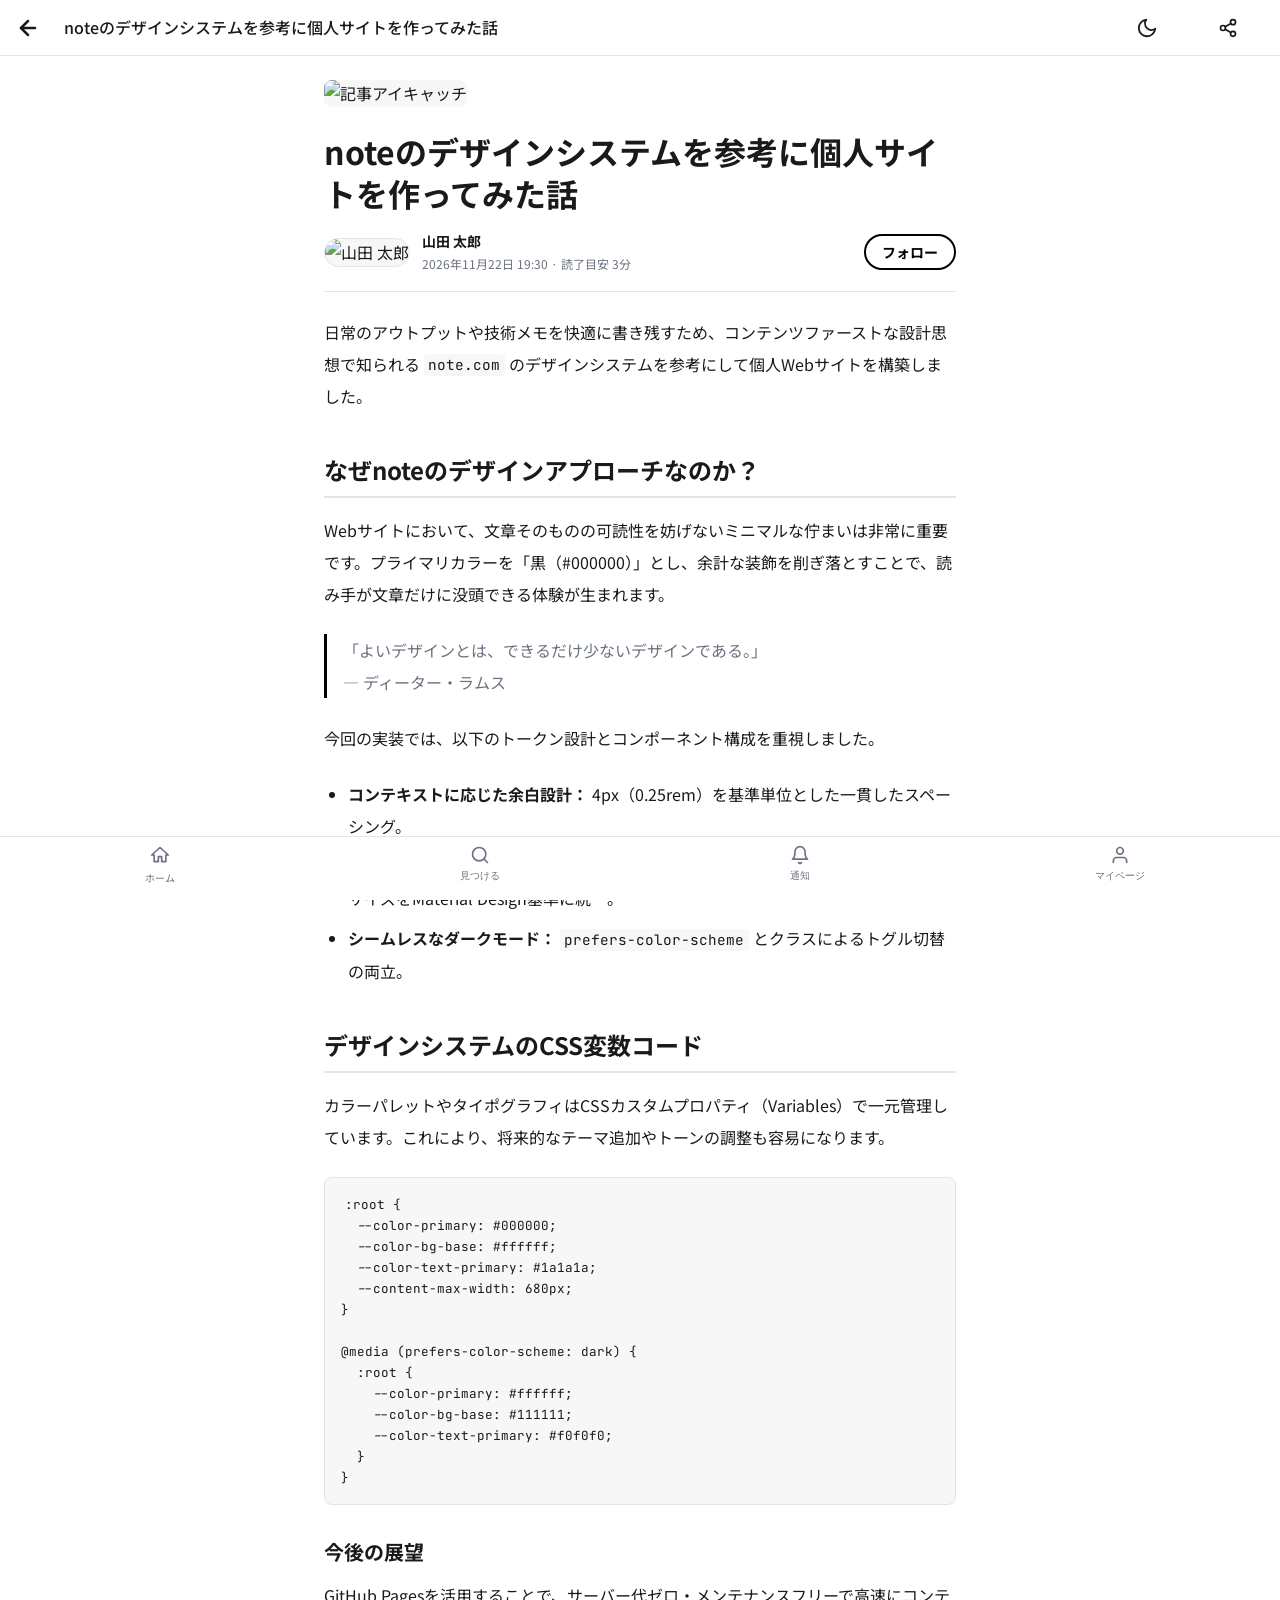
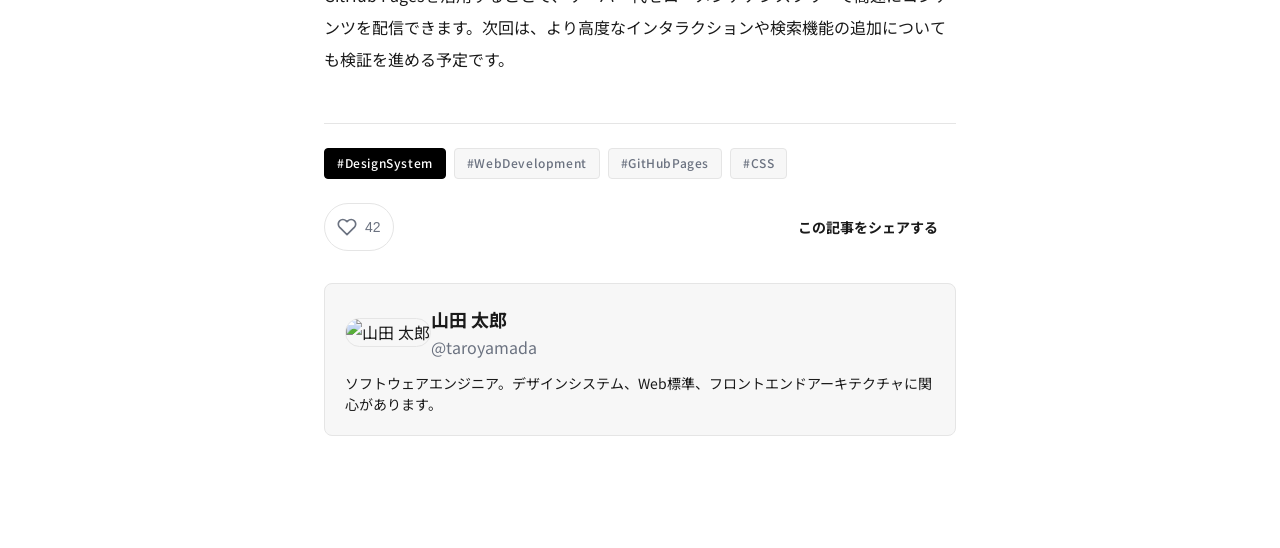
==== article.html @ aeafa13c "feat: noteデザインシステムに準拠した個人サイトの初回公開" ====
<!DOCTYPE html>
<html lang="ja">
<head>
  <meta charset="UTF-8">
  <meta name="viewport" content="width=device-width, initial-scale=1.0, maximum-scale=1.0, user-scalable=no">
  <title>noteのデザインシステムを参考に個人サイトを作ってみた話 | マイノート</title>
  <link rel="stylesheet" href="./style.css">
  <link rel="preconnect" href="https://fonts.googleapis.com">
  <link rel="preconnect" href="https://fonts.gstatic.com" crossorigin>
  <link href="https://fonts.googleapis.com/css2?family=Noto+Sans+JP:wght@400;500;700&family=JetBrains+Mono&display=swap" rel="stylesheet">
</head>
<body>

  <!-- Top AppBar (戻るナビゲーション) -->
  <header class="app-bar">
    <a href="./index.html" class="btn btn--ghost touch-target" aria-label="記事一覧に戻る" style="padding: 0; min-width: 40px; margin-left: -8px;">
      <svg width="24" height="24" viewBox="0 0 24 24" fill="none" stroke="currentColor" stroke-width="2.5" stroke-linecap="round" stroke-linejoin="round">
        <line x1="19" y1="12" x2="5" y2="12"></line>
        <polyline points="12 19 5 12 12 5"></polyline>
      </svg>
    </a>
    <h1 class="app-bar__title" style="font-size: var(--text-base); font-weight: var(--weight-medium); overflow: hidden; text-overflow: ellipsis; white-space: nowrap;">
      noteのデザインシステムを参考に個人サイトを作ってみた話
    </h1>
    <div class="app-bar__actions">
      <!-- テーマ切り替え -->
      <button id="themeToggleBtn" class="btn btn--ghost touch-target" aria-label="テーマ切り替え">
        <svg id="themeIcon" width="22" height="22" viewBox="0 0 24 24" fill="none" stroke="currentColor" stroke-width="2" stroke-linecap="round" stroke-linejoin="round">
          <path d="M21 12.79A9 9 0 1 1 11.21 3 7 7 0 0 0 21 12.79z"></path>
        </svg>
      </button>
      <button class="btn btn--ghost touch-target" aria-label="共有" onclick="copyArticleUrl()">
        <svg width="20" height="20" viewBox="0 0 24 24" fill="none" stroke="currentColor" stroke-width="2" stroke-linecap="round" stroke-linejoin="round">
          <circle cx="18" cy="5" r="3"></circle>
          <circle cx="6" cy="12" r="3"></circle>
          <circle cx="18" cy="19" r="3"></circle>
          <line x1="8.59" y1="13.51" x2="15.42" y2="17.49"></line>
          <line x1="15.41" y1="6.51" x2="8.59" y2="10.49"></line>
        </svg>
      </button>
    </div>
  </header>

  <main class="container">
    <article class="article-header">
      <!-- アイキャッチ画像 -->
      <img class="article-eyecatch" src="https://images.unsplash.com/photo-1498050108023-c5249f4df085?w=1200&auto=format&fit=crop&q=80" alt="記事アイキャッチ">

      <!-- 記事タイトル -->
      <h1 class="article-title">noteのデザインシステムを参考に個人サイトを作ってみた話</h1>

      <!-- 著者情報メタバー -->
      <div class="article-author-info">
        <div class="article-author-profile">
          <img class="avatar avatar-md" src="https://images.unsplash.com/photo-1534528741775-53994a69daeb?w=160&h=160&fit=crop&crop=faces" alt="山田 太郎">
          <div>
            <div class="article-author-name">山田 太郎</div>
            <div class="article-date">2026年11月22日 19:30 · 読了目安 3分</div>
          </div>
        </div>
        <button id="articleFollowBtn" class="btn btn--secondary btn--sm" onclick="toggleArticleFollow()">フォロー</button>
      </div>

      <!-- 記事本文 -->
      <div class="article-content">
        <p>
          日常のアウトプットや技術メモを快適に書き残すため、コンテンツファーストな設計思想で知られる <code>note.com</code> のデザインシステムを参考にして個人Webサイトを構築しました。
        </p>

        <h2>なぜnoteのデザインアプローチなのか？</h2>
        <p>
          Webサイトにおいて、文章そのものの可読性を妨げないミニマルな佇まいは非常に重要です。プライマリカラーを「黒（#000000）」とし、余計な装飾を削ぎ落とすことで、読み手が文章だけに没頭できる体験が生まれます。
        </p>

        <blockquote>
          「よいデザインとは、できるだけ少ないデザインである。」<br>
          — ディーター・ラムス
        </blockquote>

        <p>
          今回の実装では、以下のトークン設計とコンポーネント構成を重視しました。
        </p>

        <ul>
          <li><strong>コンテキストに応じた余白設計：</strong> 4px（0.25rem）を基準単位とした一貫したスペーシング。</li>
          <li><strong>48dpタッチターゲット：</strong> モバイル端末でのタップミスを防ぐため、最小ターゲットサイズをMaterial Design基準に統一。</li>
          <li><strong>シームレスなダークモード：</strong> <code>prefers-color-scheme</code> とクラスによるトグル切替の両立。</li>
        </ul>

        <h2>デザインシステムのCSS変数コード</h2>
        <p>
          カラーパレットやタイポグラフィはCSSカスタムプロパティ（Variables）で一元管理しています。これにより、将来的なテーマ追加やトーンの調整も容易になります。
        </p>

        <pre><code>:root {
  --color-primary: #000000;
  --color-bg-base: #ffffff;
  --color-text-primary: #1a1a1a;
  --content-max-width: 680px;
}

@media (prefers-color-scheme: dark) {
  :root {
    --color-primary: #ffffff;
    --color-bg-base: #111111;
    --color-text-primary: #f0f0f0;
  }
}</code></pre>

        <h3>今後の展望</h3>
        <p>
          GitHub Pagesを活用することで、サーバー代ゼロ・メンテナンスフリーで高速にコンテンツを配信できます。次回は、より高度なインタラクションや検索機能の追加についても検証を進める予定です。
        </p>
      </div>

      <!-- 記事フッター (リアクション & タグ) -->
      <footer class="article-footer">
        <div class="article-tags">
          <span class="tag tag--primary">#DesignSystem</span>
          <span class="tag">#WebDevelopment</span>
          <span class="tag">#GitHubPages</span>
          <span class="tag">#CSS</span>
        </div>

        <!-- いいねボタン -->
        <div class="flex items-center justify-between" style="margin-top: var(--space-6); margin-bottom: var(--space-8);">
          <button id="likeBtn" class="like-btn touch-target" onclick="handleLike()">
            <svg id="likeIcon" width="20" height="20" viewBox="0 0 24 24" fill="none" stroke="currentColor" stroke-width="2" stroke-linecap="round" stroke-linejoin="round">
              <path d="M20.84 4.61a5.5 5.5 0 0 0-7.78 0L12 5.67l-1.06-1.06a5.5 5.5 0 0 0-7.78 7.78l1.06 1.06L12 21.23l7.78-7.78 1.06-1.06a5.5 5.5 0 0 0 0-7.78z"></path>
            </svg>
            <span id="likeCount">42</span>
          </button>
          <button class="btn btn--ghost btn--sm" onclick="copyArticleUrl()">この記事をシェアする</button>
        </div>

        <!-- 著者プロフィールカード -->
        <div style="background-color: var(--color-bg-surface); padding: var(--space-5); border-radius: var(--radius-md); border: 1px solid var(--color-border);">
          <div class="flex items-center gap-3">
            <img class="avatar avatar-lg" src="https://images.unsplash.com/photo-1534528741775-53994a69daeb?w=160&h=160&fit=crop&crop=faces" alt="山田 太郎">
            <div>
              <div style="font-weight: var(--weight-bold); font-size: var(--text-md);">山田 太郎</div>
              <div class="text-secondary text-xs">@taroyamada</div>
            </div>
          </div>
          <p class="text-sm" style="margin-top: var(--space-3); line-height: var(--leading-snug);">
            ソフトウェアエンジニア。デザインシステム、Web標準、フロントエンドアーキテクチャに関心があります。
          </p>
        </div>
      </footer>
    </article>
  </main>

  <!-- Bottom Navigation (Android標準スタイル) -->
  <nav class="bottom-nav">
    <a href="./index.html" class="bottom-nav__item">
      <svg width="20" height="20" viewBox="0 0 24 24" fill="none" stroke="currentColor" stroke-width="2" stroke-linecap="round" stroke-linejoin="round">
        <path d="M10 20v-6h4v6h5v-8h3L12 3 2 12h3v8z"/>
      </svg>
      <span>ホーム</span>
    </a>
    <button class="bottom-nav__item" onclick="showToast('検索機能は準備中です')">
      <svg width="20" height="20" viewBox="0 0 24 24" fill="none" stroke="currentColor" stroke-width="2" stroke-linecap="round" stroke-linejoin="round">
        <circle cx="11" cy="11" r="8"></circle>
        <line x1="21" y1="21" x2="16.65" y2="16.65"></line>
      </svg>
      <span>見つける</span>
    </button>
    <button class="bottom-nav__item" onclick="showToast('通知はありません')">
      <div style="position: relative; display: inline-flex;">
        <svg width="20" height="20" viewBox="0 0 24 24" fill="none" stroke="currentColor" stroke-width="2" stroke-linecap="round" stroke-linejoin="round">
          <path d="M18 8A6 6 0 0 0 6 8c0 7-3 9-3 9h18s-3-2-3-9"></path>
          <path d="M13.73 21a2 2 0 0 1-3.46 0"></path>
        </svg>
      </div>
      <span>通知</span>
    </button>
    <button class="bottom-nav__item" onclick="showToast('マイページを表示中')">
      <svg width="20" height="20" viewBox="0 0 24 24" fill="none" stroke="currentColor" stroke-width="2" stroke-linecap="round" stroke-linejoin="round">
        <path d="M20 21v-2a4 4 0 0 0-4-4H8a4 4 0 0 0-4 4v2"></path>
        <circle cx="12" cy="7" r="4"></circle>
      </svg>
      <span>マイページ</span>
    </button>
  </nav>

  <!-- スナックバー / トースト -->
  <div id="snackbar" class="snackbar" style="display: none;">
    <span id="snackbarText">メッセージ</span>
    <button class="btn btn--ghost btn--sm" style="color: var(--color-text-inverse); padding: 0;" onclick="hideToast()">閉じる</button>
  </div>

  <script>
    // テーマ切り替え機能
    const themeToggleBtn = document.getElementById('themeToggleBtn');
    const themeIcon = document.getElementById('themeIcon');
    const currentTheme = localStorage.getItem('theme');

    if (currentTheme === 'dark') {
      document.body.classList.add('theme-dark');
      updateThemeIcon(true);
    }

    themeToggleBtn.addEventListener('click', () => {
      const isDark = document.body.classList.toggle('theme-dark');
      localStorage.setItem('theme', isDark ? 'dark' : 'light');
      updateThemeIcon(isDark);
      showToast(isDark ? 'ダークモードに切り替えました' : 'ライトモードに切り替えました');
    });

    function updateThemeIcon(isDark) {
      if (isDark) {
        themeIcon.innerHTML = '<circle cx="12" cy="12" r="5"></circle><line x1="12" y1="1" x2="12" y2="3"></line><line x1="12" y1="21" x2="12" y2="23"></line><line x1="4.22" y1="4.22" x2="5.64" y2="5.64"></line><line x1="18.36" y1="18.36" x2="19.78" y2="19.78"></line><line x1="1" y1="12" x2="3" y2="12"></line><line x1="21" y1="12" x2="23" y2="12"></line><line x1="4.22" y1="19.78" x2="5.64" y2="18.36"></line><line x1="18.36" y1="5.64" x2="19.78" y2="4.22"></line>';
      } else {
        themeIcon.innerHTML = '<path d="M21 12.79A9 9 0 1 1 11.21 3 7 7 0 0 0 21 12.79z"></path>';
      }
    }

    // いいねボタン
    let isLiked = false;
    let likeCount = 42;
    function handleLike() {
      const btn = document.getElementById('likeBtn');
      const countEl = document.getElementById('likeCount');
      const icon = document.getElementById('likeIcon');
      
      isLiked = !isLiked;
      if (isLiked) {
        likeCount++;
        btn.classList.add('like-btn--active');
        icon.setAttribute('fill', 'currentColor');
        showToast('スキを送りました！');
      } else {
        likeCount--;
        btn.classList.remove('like-btn--active');
        icon.setAttribute('fill', 'none');
      }
      countEl.textContent = likeCount;
    }

    // フォロー切り替え
    function toggleArticleFollow() {
      const btn = document.getElementById('articleFollowBtn');
      if (btn.classList.contains('btn--secondary')) {
        btn.classList.remove('btn--secondary');
        btn.classList.add('btn--primary');
        btn.textContent = 'フォロー中';
        showToast('フォローしました');
      } else {
        btn.classList.remove('btn--primary');
        btn.classList.add('btn--secondary');
        btn.textContent = 'フォロー';
        showToast('フォローを解除しました');
      }
    }

    // URL共有
    function copyArticleUrl() {
      if (navigator.clipboard) {
        navigator.clipboard.writeText(window.location.href);
      }
      showToast('記事URLをクリップボードにコピーしました');
    }

    // トースト表示
    let toastTimeout;
    function showToast(message) {
      const bar = document.getElementById('snackbar');
      const text = document.getElementById('snackbarText');
      text.textContent = message;
      bar.style.display = 'flex';
      clearTimeout(toastTimeout);
      toastTimeout = setTimeout(() => {
        bar.style.display = 'none';
      }, 3000);
    }

    function hideToast() {
      document.getElementById('snackbar').style.display = 'none';
    }
  </script>
</body>
</html>
---- style.css ----
/* ============================================================
   NOTE-LIKE DESIGN SYSTEM — Android App
   Based on note.com design philosophy (Primary: Black, Content-first)
   対応: ダークモード / レスポンシブ / アクセシビリティ
   ============================================================ */

/* ============================================================
   1. DESIGN TOKENS — カラーシステム
   ============================================================ */

:root {
  /* --- Primary Colors (ライトモード) --- */
  --color-primary:          #000000;   /* プライマリ: 黒 (note.com準拠) */
  --color-primary-hover:    #1a1a1a;
  --color-primary-disabled: #999999;

  /* --- Background --- */
  --color-bg-base:          #ffffff;   /* ページ背景 */
  --color-bg-surface:       #f7f7f7;   /* カード・パネル */
  --color-bg-elevated:      #ffffff;   /* 浮き上がった要素 */
  --color-bg-overlay:       rgba(0, 0, 0, 0.48); /* モーダル背景 */

  /* --- Text --- */
  --color-text-primary:     #1a1a1a;   /* 本文・タイトル */
  --color-text-secondary:   #6b7280;   /* サブテキスト・補足 */
  --color-text-disabled:    #b0b0b0;
  --color-text-inverse:     #ffffff;   /* 黒背景上のテキスト */

  /* --- Border --- */
  --color-border:           #e5e5e5;
  --color-border-focus:     #000000;

  /* --- Semantic Colors --- */
  --color-success:          #41a34d;   /* note.com 旧プライマリ (緑) = 現サクセスカラー */
  --color-success-bg:       #edf7ee;
  --color-error:            #d94f4f;
  --color-error-bg:         #fdf2f2;
  --color-warning:          #e08a00;
  --color-warning-bg:       #fffbeb;
  --color-info:             #2563eb;
  --color-info-bg:          #eff6ff;

  /* --- Link --- */
  --color-link:             #1a1a1a;
  --color-link-hover:       #000000;
  --color-link-visited:     #6b7280;
}

/* ダークモード */
@media (prefers-color-scheme: dark) {
  :root {
    --color-primary:          #ffffff;
    --color-primary-hover:    #e5e5e5;
    --color-primary-disabled: #555555;

    --color-bg-base:          #111111;
    --color-bg-surface:       #1c1c1c;
    --color-bg-elevated:      #242424;
    --color-bg-overlay:       rgba(0, 0, 0, 0.72);

    --color-text-primary:     #f0f0f0;
    --color-text-secondary:   #9ca3af;
    --color-text-disabled:    #4b4b4b;
    --color-text-inverse:     #000000;

    --color-border:           #2e2e2e;
    --color-border-focus:     #ffffff;

    --color-success:          #4ade80;
    --color-success-bg:       #052e16;
    --color-error:            #f87171;
    --color-error-bg:         #2d0a0a;
    --color-warning:          #fbbf24;
    --color-warning-bg:       #2d1f00;
    --color-info:             #60a5fa;
    --color-info-bg:          #0c1a3d;

    --color-link:             #e0e0e0;
    --color-link-hover:       #ffffff;
    --color-link-visited:     #9ca3af;
  }
}

/* ダークモード強制クラス（アプリ内設定で切替時） */
.theme-dark {
  --color-primary:          #ffffff;
  --color-primary-hover:    #e5e5e5;
  --color-primary-disabled: #555555;
  --color-bg-base:          #111111;
  --color-bg-surface:       #1c1c1c;
  --color-bg-elevated:      #242424;
  --color-bg-overlay:       rgba(0, 0, 0, 0.72);
  --color-text-primary:     #f0f0f0;
  --color-text-secondary:   #9ca3af;
  --color-text-disabled:    #4b4b4b;
  --color-text-inverse:     #000000;
  --color-border:           #2e2e2e;
  --color-border-focus:     #ffffff;
  --color-success:          #4ade80;
  --color-error:            #f87171;
  --color-link:             #e0e0e0;
}

/* ============================================================
   2. TYPOGRAPHY — タイポグラフィ
   ============================================================ */

:root {
  /* Font Family */
  --font-sans:   'Noto Sans JP', 'Hiragino Sans', 'Yu Gothic UI',
                 -apple-system, BlinkMacSystemFont, sans-serif;
  --font-serif:  'Noto Serif JP', 'Hiragino Mincho ProN', Georgia, serif;
  --font-mono:   'JetBrains Mono', 'Fira Code', 'Source Code Pro', monospace;

  /* Font Size Scale (Androidの最小推奨: 12sp = 0.75rem) */
  --text-xs:    0.75rem;   /* 12px — キャプション */
  --text-sm:    0.875rem;  /* 14px — 補足・ラベル */
  --text-base:  1rem;      /* 16px — 本文 */
  --text-md:    1.125rem;  /* 18px — 小見出し */
  --text-lg:    1.25rem;   /* 20px — 見出しS */
  --text-xl:    1.5rem;    /* 24px — 見出しM */
  --text-2xl:   2rem;      /* 32px — 見出しL */
  --text-3xl:   2.5rem;    /* 40px — ヒーロー */

  /* Line Height */
  --leading-tight:  1.3;
  --leading-snug:   1.5;
  --leading-normal: 1.7;   /* 本文: 可読性重視 */
  --leading-loose:  2.0;

  /* Font Weight */
  --weight-regular: 400;
  --weight-medium:  500;
  --weight-bold:    700;

  /* Letter Spacing (日本語は基本0) */
  --tracking-tight:  -0.02em;
  --tracking-normal:  0em;
  --tracking-wide:    0.05em;   /* ラベル・キャプション用 */
}

/* ============================================================
   3. SPACING — 余白・間隔
   (基準単位: 4px = 0.25rem)
   ============================================================ */

:root {
  --space-1:   0.25rem;   /*  4px */
  --space-2:   0.5rem;    /*  8px */
  --space-3:   0.75rem;   /* 12px */
  --space-4:   1rem;      /* 16px */
  --space-5:   1.25rem;   /* 20px */
  --space-6:   1.5rem;    /* 24px */
  --space-8:   2rem;      /* 32px */
  --space-10:  2.5rem;    /* 40px */
  --space-12:  3rem;      /* 48px */
  --space-16:  4rem;      /* 64px */

  /* Layout */
  --content-max-width:  680px;   /* note.com 記事幅準拠 */
  --screen-padding:     16px;    /* モバイル左右余白 */
  --screen-padding-md:  24px;    /* タブレット */
  --navbar-height:      56px;    /* Android標準ナビゲーションバー高さ */
  --bottom-nav-height:  64px;    /* ボトムナビゲーション高さ */
}

/* ============================================================
   4. BORDER RADIUS — 角丸
   ============================================================ */

:root {
  --radius-none:   0;
  --radius-sm:     4px;    /* インライン要素・タグ */
  --radius-md:     8px;    /* カード・入力欄 */
  --radius-lg:     12px;   /* モーダル・ボトムシート */
  --radius-xl:     16px;   /* 大きなカード */
  --radius-full:   9999px; /* ピル型ボタン・アバター */
}

/* ============================================================
   5. SHADOW — 影の効果
   ============================================================ */

:root {
  /* note.comはフラットデザイン寄りのため、影は控えめ */
  --shadow-none:    none;
  --shadow-xs:      0 1px 2px rgba(0, 0, 0, 0.06);
  --shadow-sm:      0 2px 8px rgba(0, 0, 0, 0.08);
  --shadow-md:      0 4px 16px rgba(0, 0, 0, 0.10);
  --shadow-lg:      0 8px 32px rgba(0, 0, 0, 0.12);
  --shadow-overlay: 0 16px 48px rgba(0, 0, 0, 0.18);
}

/* ダークモード: 影はより薄く（暗い背景では影が目立たないため境界線で補完） */
@media (prefers-color-scheme: dark) {
  :root {
    --shadow-xs:      0 1px 2px rgba(0, 0, 0, 0.30);
    --shadow-sm:      0 2px 8px rgba(0, 0, 0, 0.40);
    --shadow-md:      0 4px 16px rgba(0, 0, 0, 0.50);
    --shadow-lg:      0 8px 32px rgba(0, 0, 0, 0.60);
    --shadow-overlay: 0 16px 48px rgba(0, 0, 0, 0.70);
  }
}

/* ============================================================
   6. TRANSITION
   ============================================================ */

:root {
  --transition-fast:   100ms ease;
  --transition-normal: 200ms ease;
  --transition-slow:   300ms ease;
}

/* ============================================================
   7. GLOBAL BASE STYLES
   ============================================================ */

*, *::before, *::after {
  box-sizing: border-box;
  margin: 0;
  padding: 0;
}

html {
  font-size: 16px;
  -webkit-text-size-adjust: 100%; /* Android Webviewのフォントスケール抑止 */
  scroll-behavior: smooth;
}

body {
  font-family: var(--font-sans);
  font-size: var(--text-base);
  line-height: var(--leading-normal);
  color: var(--color-text-primary);
  background-color: var(--color-bg-base);
  -webkit-font-smoothing: antialiased;
  /* Android底部ナビゲーション分のpadding */
  padding-bottom: calc(var(--bottom-nav-height) + env(safe-area-inset-bottom) + var(--space-6));
}

a {
  color: inherit;
  text-decoration: none;
}

/* ============================================================
   8. COMPONENT: BUTTON
   ============================================================ */

/* Base */
.btn {
  display: inline-flex;
  align-items: center;
  justify-content: center;
  gap: var(--space-2);
  padding: 0 var(--space-6);
  height: 48px;              /* Android Material: タッチターゲット最小48dp */
  min-width: 64px;
  font-family: var(--font-sans);
  font-size: var(--text-base);
  font-weight: var(--weight-bold);
  letter-spacing: var(--tracking-normal);
  border-radius: var(--radius-full);
  border: 2px solid transparent;
  cursor: pointer;
  text-decoration: none;
  white-space: nowrap;
  transition:
    background-color var(--transition-fast),
    color var(--transition-fast),
    border-color var(--transition-fast),
    opacity var(--transition-fast);
  /* Androidタッチフィードバック */
  -webkit-tap-highlight-color: transparent;
  user-select: none;
}

.btn:focus-visible {
  outline: 3px solid var(--color-border-focus);
  outline-offset: 2px;
}

/* Primary (投稿ボタン・メインCTA) */
.btn--primary {
  background-color: var(--color-primary);
  color: var(--color-text-inverse);
  border-color: var(--color-primary);
}
.btn--primary:hover,
.btn--primary:active {
  background-color: var(--color-primary-hover);
  border-color: var(--color-primary-hover);
}

/* Secondary (フォローボタンなど) */
.btn--secondary {
  background-color: transparent;
  color: var(--color-primary);
  border-color: var(--color-primary);
}
.btn--secondary:hover,
.btn--secondary:active {
  background-color: var(--color-bg-surface);
}

/* Ghost (テキストボタン) */
.btn--ghost {
  background-color: transparent;
  color: var(--color-text-primary);
  border-color: transparent;
}
.btn--ghost:hover,
.btn--ghost:active {
  background-color: var(--color-bg-surface);
}

/* Success (完了・保存) */
.btn--success {
  background-color: var(--color-success);
  color: #ffffff;
  border-color: var(--color-success);
}

/* Size variants */
.btn--sm {
  height: 36px;
  padding: 0 var(--space-4);
  font-size: var(--text-sm);
}
.btn--lg {
  height: 56px;
  padding: 0 var(--space-8);
  font-size: var(--text-md);
}
.btn--full {
  width: 100%;
}

/* Disabled */
.btn:disabled,
.btn--disabled {
  background-color: var(--color-bg-surface);
  color: var(--color-text-disabled);
  border-color: var(--color-border);
  cursor: not-allowed;
  pointer-events: none;
}

/* ============================================================
   9. COMPONENT: CARD
   ============================================================ */

/* 記事カード (note.com風: コンテンツ優先) */
.card {
  background-color: var(--color-bg-elevated);
  border: 1px solid var(--color-border);
  border-radius: var(--radius-md);
  overflow: hidden;
  transition: box-shadow var(--transition-normal), border-color var(--transition-normal);
  cursor: pointer;
  -webkit-tap-highlight-color: transparent;
  display: flex;
  flex-direction: column;
}
.card:hover,
.card:active {
  box-shadow: var(--shadow-md);
  border-color: var(--color-text-secondary);
}

/* サムネイル付きカード */
.card__thumbnail {
  width: 100%;
  aspect-ratio: 16 / 9;
  object-fit: cover;
  display: block;
  background-color: var(--color-bg-surface);
}

.card__body {
  padding: var(--space-4);
  display: flex;
  flex-direction: column;
  flex: 1;
}

.card__title {
  font-size: var(--text-md);
  font-weight: var(--weight-bold);
  line-height: var(--leading-tight);
  color: var(--color-text-primary);
  margin-bottom: var(--space-2);
  /* 2行で省略 */
  display: -webkit-box;
  -webkit-line-clamp: 2;
  -webkit-box-orient: vertical;
  overflow: hidden;
}

.card__excerpt {
  font-size: var(--text-sm);
  color: var(--color-text-secondary);
  line-height: var(--leading-snug);
  display: -webkit-box;
  -webkit-line-clamp: 3;
  -webkit-box-orient: vertical;
  overflow: hidden;
  margin-bottom: var(--space-3);
  flex: 1;
}

.card__meta {
  display: flex;
  align-items: center;
  justify-content: space-between;
  gap: var(--space-2);
  font-size: var(--text-xs);
  color: var(--color-text-secondary);
  margin-top: auto;
}

.card__meta-left {
  display: flex;
  align-items: center;
  gap: var(--space-2);
}

/* ============================================================
   10. COMPONENT: AVATAR
   ============================================================ */

.avatar {
  border-radius: var(--radius-full);
  object-fit: cover;
  display: inline-block;
  background-color: var(--color-bg-surface);
  flex-shrink: 0;
  border: 1px solid var(--color-border);
}
.avatar--xs  { width: 24px; height: 24px; }
.avatar--sm  { width: 32px; height: 32px; }
.avatar--md  { width: 40px; height: 40px; }
.avatar--lg  { width: 56px; height: 56px; }
.avatar--xl  { width: 80px; height: 80px; }

/* ============================================================
   11. COMPONENT: INPUT / FORM
   ============================================================ */

.input-label {
  display: block;
  font-size: var(--text-sm);
  font-weight: var(--weight-medium);
  color: var(--color-text-secondary);
  margin-bottom: var(--space-1);
}

.input {
  display: block;
  width: 100%;
  height: 48px;
  padding: 0 var(--space-4);
  font-family: var(--font-sans);
  font-size: var(--text-base);
  color: var(--color-text-primary);
  background-color: var(--color-bg-base);
  border: 1.5px solid var(--color-border);
  border-radius: var(--radius-md);
  transition: border-color var(--transition-fast);
  outline: none;
  -webkit-appearance: none;
}

.input:focus {
  border-color: var(--color-border-focus);
}

.input::placeholder {
  color: var(--color-text-disabled);
}

.input--error {
  border-color: var(--color-error);
}

.input-hint {
  font-size: var(--text-xs);
  color: var(--color-text-secondary);
  margin-top: var(--space-1);
}

.input-error-msg {
  font-size: var(--text-xs);
  color: var(--color-error);
  margin-top: var(--space-1);
}

.textarea {
  resize: vertical;
  height: auto;
  min-height: 120px;
  padding: var(--space-3) var(--space-4);
  line-height: var(--leading-normal);
}

/* ============================================================
   12. COMPONENT: TAG / BADGE
   ============================================================ */

.tag {
  display: inline-flex;
  align-items: center;
  padding: var(--space-1) var(--space-3);
  font-size: var(--text-xs);
  font-weight: var(--weight-medium);
  color: var(--color-text-secondary);
  background-color: var(--color-bg-surface);
  border: 1px solid var(--color-border);
  border-radius: var(--radius-sm);
  letter-spacing: var(--tracking-wide);
  white-space: nowrap;
}

.tag--primary {
  background-color: var(--color-primary);
  color: var(--color-text-inverse);
  border-color: var(--color-primary);
}

.badge {
  display: inline-flex;
  align-items: center;
  justify-content: center;
  min-width: 18px;
  height: 18px;
  padding: 0 var(--space-1);
  font-size: 10px;
  font-weight: var(--weight-bold);
  background-color: var(--color-error);
  color: #ffffff;
  border-radius: var(--radius-full);
}

/* ============================================================
   13. COMPONENT: DIVIDER
   ============================================================ */

.divider {
  width: 100%;
  height: 1px;
  background-color: var(--color-border);
  border: none;
  margin: var(--space-4) 0;
}

/* ============================================================
   14. COMPONENT: NAVIGATION (Android Bottom Nav)
   ============================================================ */

.bottom-nav {
  position: fixed;
  bottom: 0;
  left: 0;
  right: 0;
  height: var(--bottom-nav-height);
  padding-bottom: env(safe-area-inset-bottom);
  background-color: var(--color-bg-elevated);
  border-top: 1px solid var(--color-border);
  display: flex;
  align-items: center;
  justify-content: space-around;
  z-index: 100;
}

.bottom-nav__item {
  display: flex;
  flex-direction: column;
  align-items: center;
  gap: var(--space-1);
  flex: 1;
  height: 100%;
  padding: var(--space-2) 0;
  color: var(--color-text-secondary);
  font-size: 10px;
  cursor: pointer;
  border: none;
  background: none;
  -webkit-tap-highlight-color: transparent;
  transition: color var(--transition-fast);
}

.bottom-nav__item--active {
  color: var(--color-primary);
  font-weight: var(--weight-bold);
}

/* Top AppBar (Android) */
.app-bar {
  position: sticky;
  top: 0;
  left: 0;
  right: 0;
  height: var(--navbar-height);
  background-color: var(--color-bg-elevated);
  border-bottom: 1px solid var(--color-border);
  display: flex;
  align-items: center;
  padding: 0 var(--space-4);
  gap: var(--space-4);
  z-index: 100;
}

.app-bar__title {
  font-size: var(--text-lg);
  font-weight: var(--weight-bold);
  color: var(--color-text-primary);
  flex: 1;
}

.app-bar__actions {
  display: flex;
  align-items: center;
  gap: var(--space-2);
}

/* ============================================================
   15. COMPONENT: LIKE / REACTION
   ============================================================ */

.like-btn {
  display: inline-flex;
  align-items: center;
  gap: var(--space-2);
  padding: var(--space-2) var(--space-3);
  font-size: var(--text-sm);
  color: var(--color-text-secondary);
  background: none;
  border: 1px solid var(--color-border);
  border-radius: var(--radius-full);
  cursor: pointer;
  transition:
    color var(--transition-fast),
    border-color var(--transition-fast),
    background-color var(--transition-fast);
  -webkit-tap-highlight-color: transparent;
}

.like-btn:hover,
.like-btn--active {
  color: var(--color-error);
  border-color: var(--color-error);
  background-color: var(--color-error-bg);
}

/* ============================================================
   16. COMPONENT: SNACKBAR / TOAST
   ============================================================ */

.snackbar {
  position: fixed;
  bottom: calc(var(--bottom-nav-height) + var(--space-4));
  left: var(--space-4);
  right: var(--space-4);
  padding: var(--space-4) var(--space-5);
  background-color: var(--color-primary);
  color: var(--color-text-inverse);
  border-radius: var(--radius-md);
  font-size: var(--text-sm);
  box-shadow: var(--shadow-lg);
  display: flex;
  align-items: center;
  justify-content: space-between;
  gap: var(--space-4);
  z-index: 1000;
  animation: slideUp 200ms ease;
}

@keyframes slideUp {
  from { transform: translateY(100%); opacity: 0; }
  to   { transform: translateY(0);    opacity: 1; }
}

/* ============================================================
   17. LAYOUT UTILITIES
   ============================================================ */

.container {
  width: 100%;
  max-width: var(--content-max-width);
  margin: 0 auto;
  padding: 0 var(--screen-padding);
}

/* Flex */
.flex         { display: flex; }
.flex-col     { flex-direction: column; }
.items-center { align-items: center; }
.justify-between { justify-content: space-between; }
.gap-2        { gap: var(--space-2); }
.gap-4        { gap: var(--space-4); }

/* Typography */
.text-primary   { color: var(--color-text-primary); }
.text-secondary { color: var(--color-text-secondary); }
.text-sm        { font-size: var(--text-sm); }
.text-base      { font-size: var(--text-base); }
.font-bold      { font-weight: var(--weight-bold); }

/* ============================================================
   18. RESPONSIVE (タブレット・PC対応)
   ============================================================ */

@media (min-width: 600px) {
  :root {
    --screen-padding: var(--screen-padding-md);
  }

  .container {
    padding: 0 var(--screen-padding-md);
  }

  /* タブレットではカードをグリッド表示 */
  .card-grid {
    display: grid;
    grid-template-columns: repeat(2, 1fr);
    gap: var(--space-4);
  }
}

@media (min-width: 900px) {
  .card-grid {
    grid-template-columns: repeat(2, 1fr); /* 記事一覧の可読性重視で最大2列配置（コンテナ幅680px） */
  }
}

/* ============================================================
   19. ACCESSIBILITY
   ============================================================ */

:focus:not(:focus-visible) { outline: none; }
:focus-visible {
  outline: 3px solid var(--color-border-focus);
  outline-offset: 2px;
  border-radius: var(--radius-sm);
}

.sr-only {
  position: absolute;
  width: 1px;
  height: 1px;
  padding: 0;
  margin: -1px;
  overflow: hidden;
  clip: rect(0, 0, 0, 0);
  white-space: nowrap;
  border-width: 0;
}

@media (prefers-reduced-motion: reduce) {
  *, *::before, *::after {
    animation-duration: 0.01ms !important;
    transition-duration: 0.01ms !important;
  }
}

.touch-target {
  min-width: 48px;
  min-height: 48px;
  display: inline-flex;
  align-items: center;
  justify-content: center;
}

/* ============================================================
   20. ARTICLE PAGE SPECIFIC STYLES (note.com準拠 記事詳細スタイル)
   ============================================================ */

.article-header {
  margin-top: var(--space-6);
  margin-bottom: var(--space-6);
}

.article-eyecatch {
  width: 100%;
  aspect-ratio: 16 / 9;
  object-fit: cover;
  border-radius: var(--radius-md);
  margin-bottom: var(--space-6);
  background-color: var(--color-bg-surface);
}

.article-title {
  font-size: var(--text-2xl);
  font-weight: var(--weight-bold);
  line-height: var(--leading-tight);
  color: var(--color-text-primary);
  margin-bottom: var(--space-4);
}

.article-author-info {
  display: flex;
  align-items: center;
  justify-content: space-between;
  padding-bottom: var(--space-4);
  border-bottom: 1px solid var(--color-border);
}

.article-author-profile {
  display: flex;
  align-items: center;
  gap: var(--space-3);
}

.article-author-name {
  font-size: var(--text-sm);
  font-weight: var(--weight-bold);
  color: var(--color-text-primary);
}

.article-date {
  font-size: var(--text-xs);
  color: var(--color-text-secondary);
}

/* 記事本文 typography */
.article-content {
  font-size: var(--text-base);
  line-height: var(--leading-loose);
  color: var(--color-text-primary);
  margin-top: var(--space-6);
}

.article-content p {
  margin-bottom: var(--space-6);
}

.article-content h2 {
  font-size: var(--text-xl);
  font-weight: var(--weight-bold);
  line-height: var(--leading-snug);
  margin-top: var(--space-10);
  margin-bottom: var(--space-4);
  padding-bottom: var(--space-2);
  border-bottom: 2px solid var(--color-border);
}

.article-content h3 {
  font-size: var(--text-lg);
  font-weight: var(--weight-bold);
  line-height: var(--leading-snug);
  margin-top: var(--space-8);
  margin-bottom: var(--space-3);
}

.article-content blockquote {
  border-left: 3px solid var(--color-primary);
  padding-left: var(--space-4);
  margin: var(--space-6) 0;
  color: var(--color-text-secondary);
  font-style: normal;
}

.article-content ul, 
.article-content ol {
  padding-left: var(--space-6);
  margin-bottom: var(--space-6);
}

.article-content li {
  margin-bottom: var(--space-2);
}

.article-content pre {
  background-color: var(--color-bg-surface);
  border: 1px solid var(--color-border);
  border-radius: var(--radius-md);
  padding: var(--space-4);
  overflow-x: auto;
  font-family: var(--font-mono);
  font-size: var(--text-sm);
  line-height: var(--leading-snug);
  margin-bottom: var(--space-6);
}

.article-content code {
  font-family: var(--font-mono);
  font-size: 0.9em;
  background-color: var(--color-bg-surface);
  padding: 0.1em 0.3em;
  border-radius: var(--radius-sm);
}

.article-footer {
  margin-top: var(--space-12);
  padding-top: var(--space-6);
  border-top: 1px solid var(--color-border);
}

.article-tags {
  display: flex;
  flex-wrap: wrap;
  gap: var(--space-2);
  margin-bottom: var(--space-6);
}
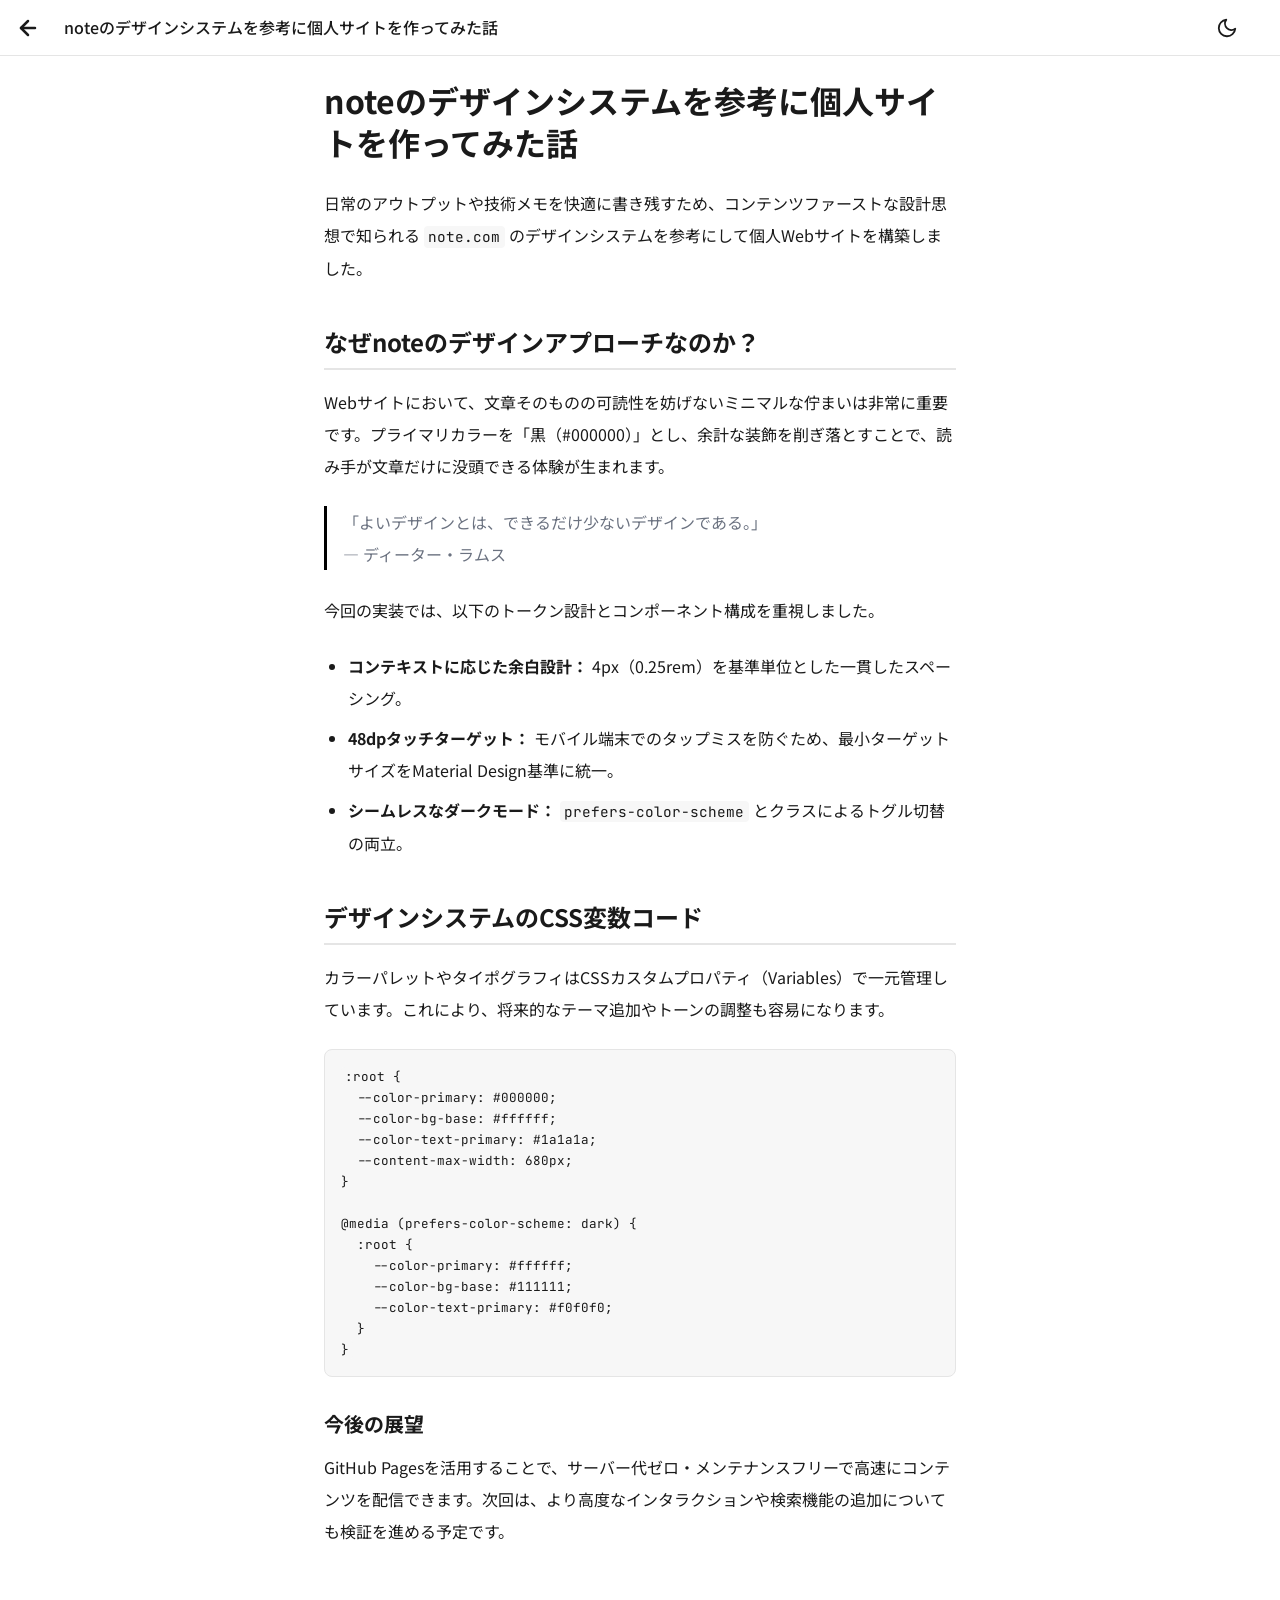
==== commit 8328aad8: "update: 記事内容の更新" ====
--- a/article.html
+++ b/article.html
@@ -29,37 +29,16 @@
           <path d="M21 12.79A9 9 0 1 1 11.21 3 7 7 0 0 0 21 12.79z"></path>
         </svg>
       </button>
-      <button class="btn btn--ghost touch-target" aria-label="共有" onclick="copyArticleUrl()">
-        <svg width="20" height="20" viewBox="0 0 24 24" fill="none" stroke="currentColor" stroke-width="2" stroke-linecap="round" stroke-linejoin="round">
-          <circle cx="18" cy="5" r="3"></circle>
-          <circle cx="6" cy="12" r="3"></circle>
-          <circle cx="18" cy="19" r="3"></circle>
-          <line x1="8.59" y1="13.51" x2="15.42" y2="17.49"></line>
-          <line x1="15.41" y1="6.51" x2="8.59" y2="10.49"></line>
-        </svg>
-      </button>
     </div>
   </header>
 
   <main class="container">
     <article class="article-header">
       <!-- アイキャッチ画像 -->
-      <img class="article-eyecatch" src="https://images.unsplash.com/photo-1498050108023-c5249f4df085?w=1200&auto=format&fit=crop&q=80" alt="記事アイキャッチ">
-
       <!-- 記事タイトル -->
       <h1 class="article-title">noteのデザインシステムを参考に個人サイトを作ってみた話</h1>
 
       <!-- 著者情報メタバー -->
-      <div class="article-author-info">
-        <div class="article-author-profile">
-          <img class="avatar avatar-md" src="https://images.unsplash.com/photo-1534528741775-53994a69daeb?w=160&h=160&fit=crop&crop=faces" alt="山田 太郎">
-          <div>
-            <div class="article-author-name">山田 太郎</div>
-            <div class="article-date">2026年11月22日 19:30 · 読了目安 3分</div>
-          </div>
-        </div>
-        <button id="articleFollowBtn" class="btn btn--secondary btn--sm" onclick="toggleArticleFollow()">フォロー</button>
-      </div>
 
       <!-- 記事本文 -->
       <div class="article-content">
@@ -114,80 +93,13 @@
       </div>
 
       <!-- 記事フッター (リアクション & タグ) -->
-      <footer class="article-footer">
-        <div class="article-tags">
-          <span class="tag tag--primary">#DesignSystem</span>
-          <span class="tag">#WebDevelopment</span>
-          <span class="tag">#GitHubPages</span>
-          <span class="tag">#CSS</span>
-        </div>
-
-        <!-- いいねボタン -->
-        <div class="flex items-center justify-between" style="margin-top: var(--space-6); margin-bottom: var(--space-8);">
-          <button id="likeBtn" class="like-btn touch-target" onclick="handleLike()">
-            <svg id="likeIcon" width="20" height="20" viewBox="0 0 24 24" fill="none" stroke="currentColor" stroke-width="2" stroke-linecap="round" stroke-linejoin="round">
-              <path d="M20.84 4.61a5.5 5.5 0 0 0-7.78 0L12 5.67l-1.06-1.06a5.5 5.5 0 0 0-7.78 7.78l1.06 1.06L12 21.23l7.78-7.78 1.06-1.06a5.5 5.5 0 0 0 0-7.78z"></path>
-            </svg>
-            <span id="likeCount">42</span>
-          </button>
-          <button class="btn btn--ghost btn--sm" onclick="copyArticleUrl()">この記事をシェアする</button>
-        </div>
-
-        <!-- 著者プロフィールカード -->
-        <div style="background-color: var(--color-bg-surface); padding: var(--space-5); border-radius: var(--radius-md); border: 1px solid var(--color-border);">
-          <div class="flex items-center gap-3">
-            <img class="avatar avatar-lg" src="https://images.unsplash.com/photo-1534528741775-53994a69daeb?w=160&h=160&fit=crop&crop=faces" alt="山田 太郎">
-            <div>
-              <div style="font-weight: var(--weight-bold); font-size: var(--text-md);">山田 太郎</div>
-              <div class="text-secondary text-xs">@taroyamada</div>
-            </div>
-          </div>
-          <p class="text-sm" style="margin-top: var(--space-3); line-height: var(--leading-snug);">
-            ソフトウェアエンジニア。デザインシステム、Web標準、フロントエンドアーキテクチャに関心があります。
-          </p>
-        </div>
-      </footer>
     </article>
   </main>
 
   <!-- Bottom Navigation (Android標準スタイル) -->
-  <nav class="bottom-nav">
-    <a href="./index.html" class="bottom-nav__item">
-      <svg width="20" height="20" viewBox="0 0 24 24" fill="none" stroke="currentColor" stroke-width="2" stroke-linecap="round" stroke-linejoin="round">
-        <path d="M10 20v-6h4v6h5v-8h3L12 3 2 12h3v8z"/>
-      </svg>
-      <span>ホーム</span>
-    </a>
-    <button class="bottom-nav__item" onclick="showToast('検索機能は準備中です')">
-      <svg width="20" height="20" viewBox="0 0 24 24" fill="none" stroke="currentColor" stroke-width="2" stroke-linecap="round" stroke-linejoin="round">
-        <circle cx="11" cy="11" r="8"></circle>
-        <line x1="21" y1="21" x2="16.65" y2="16.65"></line>
-      </svg>
-      <span>見つける</span>
-    </button>
-    <button class="bottom-nav__item" onclick="showToast('通知はありません')">
-      <div style="position: relative; display: inline-flex;">
-        <svg width="20" height="20" viewBox="0 0 24 24" fill="none" stroke="currentColor" stroke-width="2" stroke-linecap="round" stroke-linejoin="round">
-          <path d="M18 8A6 6 0 0 0 6 8c0 7-3 9-3 9h18s-3-2-3-9"></path>
-          <path d="M13.73 21a2 2 0 0 1-3.46 0"></path>
-        </svg>
-      </div>
-      <span>通知</span>
-    </button>
-    <button class="bottom-nav__item" onclick="showToast('マイページを表示中')">
-      <svg width="20" height="20" viewBox="0 0 24 24" fill="none" stroke="currentColor" stroke-width="2" stroke-linecap="round" stroke-linejoin="round">
-        <path d="M20 21v-2a4 4 0 0 0-4-4H8a4 4 0 0 0-4 4v2"></path>
-        <circle cx="12" cy="7" r="4"></circle>
-      </svg>
-      <span>マイページ</span>
-    </button>
-  </nav>
+
 
   <!-- スナックバー / トースト -->
-  <div id="snackbar" class="snackbar" style="display: none;">
-    <span id="snackbarText">メッセージ</span>
-    <button class="btn btn--ghost btn--sm" style="color: var(--color-text-inverse); padding: 0;" onclick="hideToast()">閉じる</button>
-  </div>
 
   <script>
     // テーマ切り替え機能
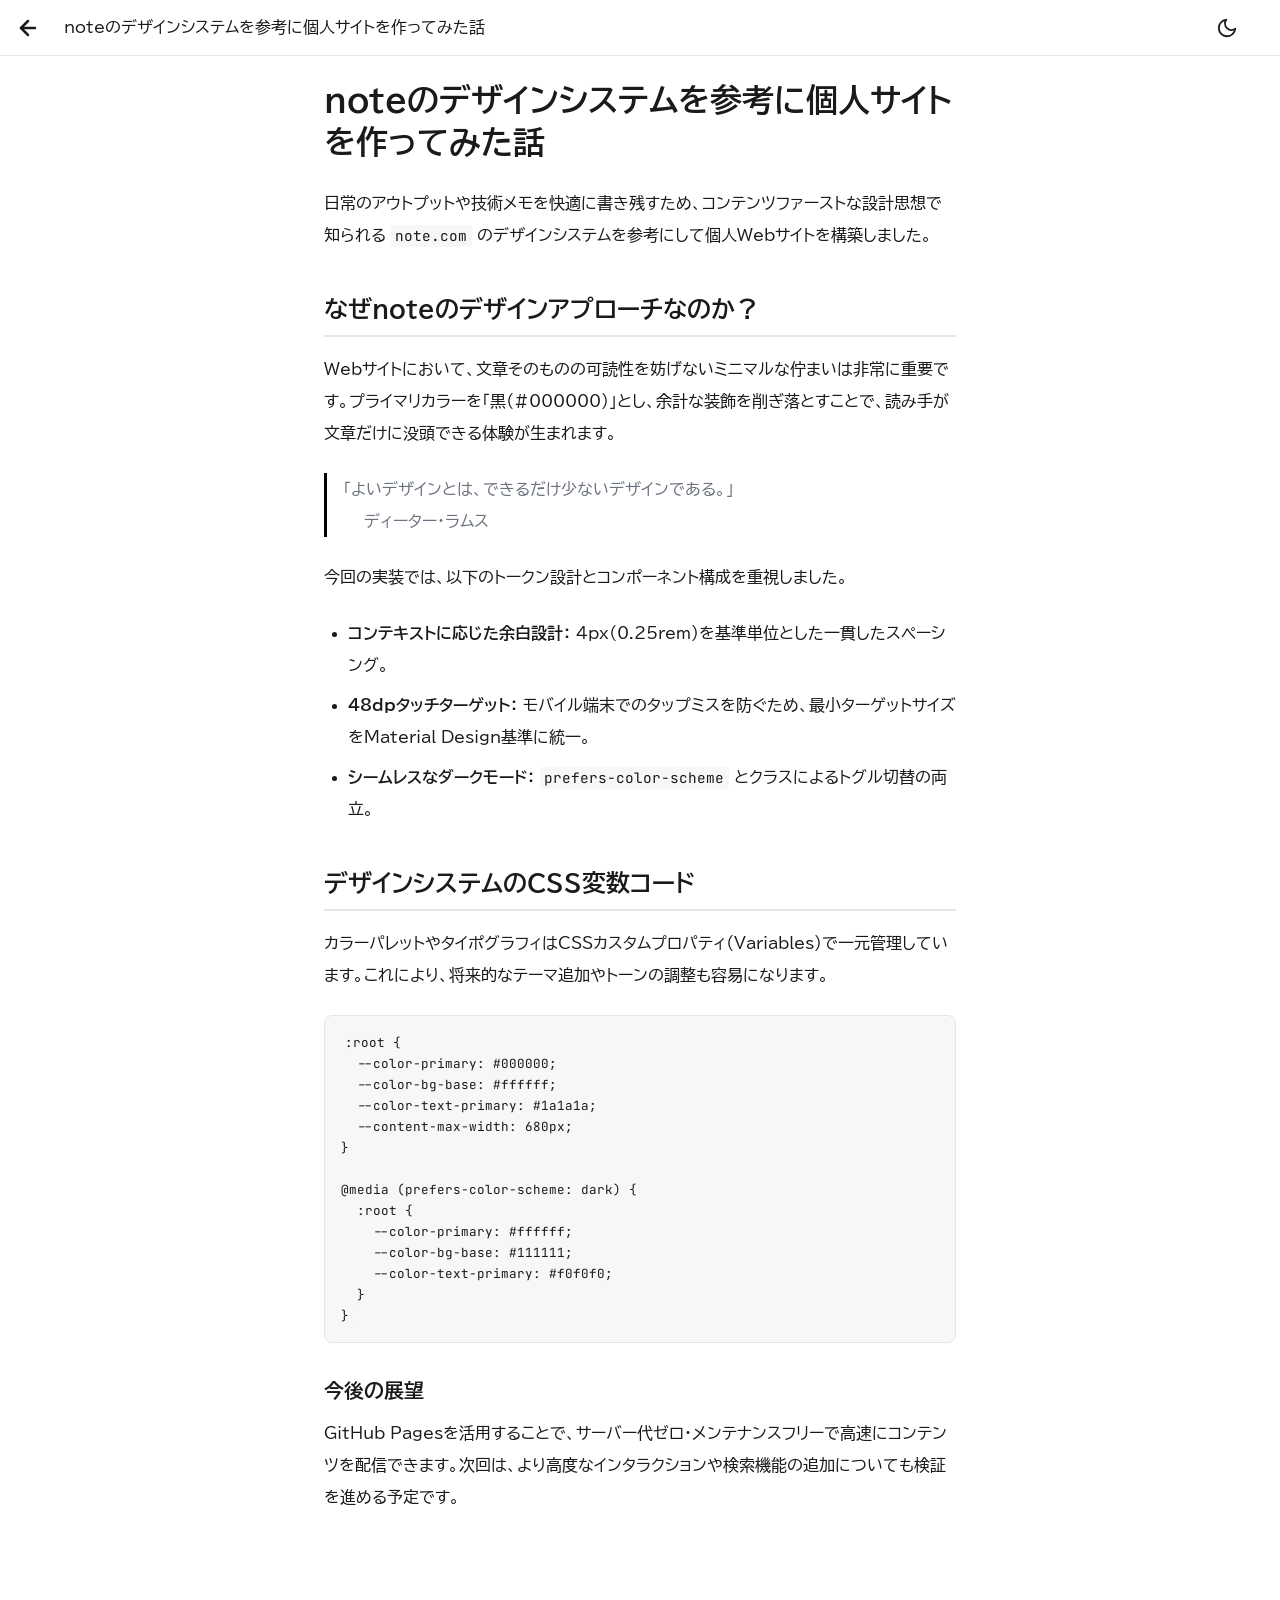
==== commit c12d60a1: "update: 記事内容の更新" ====
--- a/article.html
+++ b/article.html
@@ -7,7 +7,7 @@
   <link rel="stylesheet" href="./style.css">
   <link rel="preconnect" href="https://fonts.googleapis.com">
   <link rel="preconnect" href="https://fonts.gstatic.com" crossorigin>
-  <link href="https://fonts.googleapis.com/css2?family=Noto+Sans+JP:wght@400;500;700&family=JetBrains+Mono&display=swap" rel="stylesheet">
+  <link href="https://fonts.googleapis.com/css2?family=BIZ+UDPGothic:wght@400;700&family=JetBrains+Mono&display=swap" rel="stylesheet">
 </head>
 <body>
 
--- a/style.css
+++ b/style.css
@@ -107,7 +107,7 @@
 
 :root {
   /* Font Family */
-  --font-sans:   'Noto Sans JP', 'Hiragino Sans', 'Yu Gothic UI',
+  --font-sans:   'BIZ UDPGothic', 'BIZ UDP Gothic', 'Noto Sans JP', 'Hiragino Sans', 'Yu Gothic UI',
                  -apple-system, BlinkMacSystemFont, sans-serif;
   --font-serif:  'Noto Serif JP', 'Hiragino Mincho ProN', Georgia, serif;
   --font-mono:   'JetBrains Mono', 'Fira Code', 'Source Code Pro', monospace;
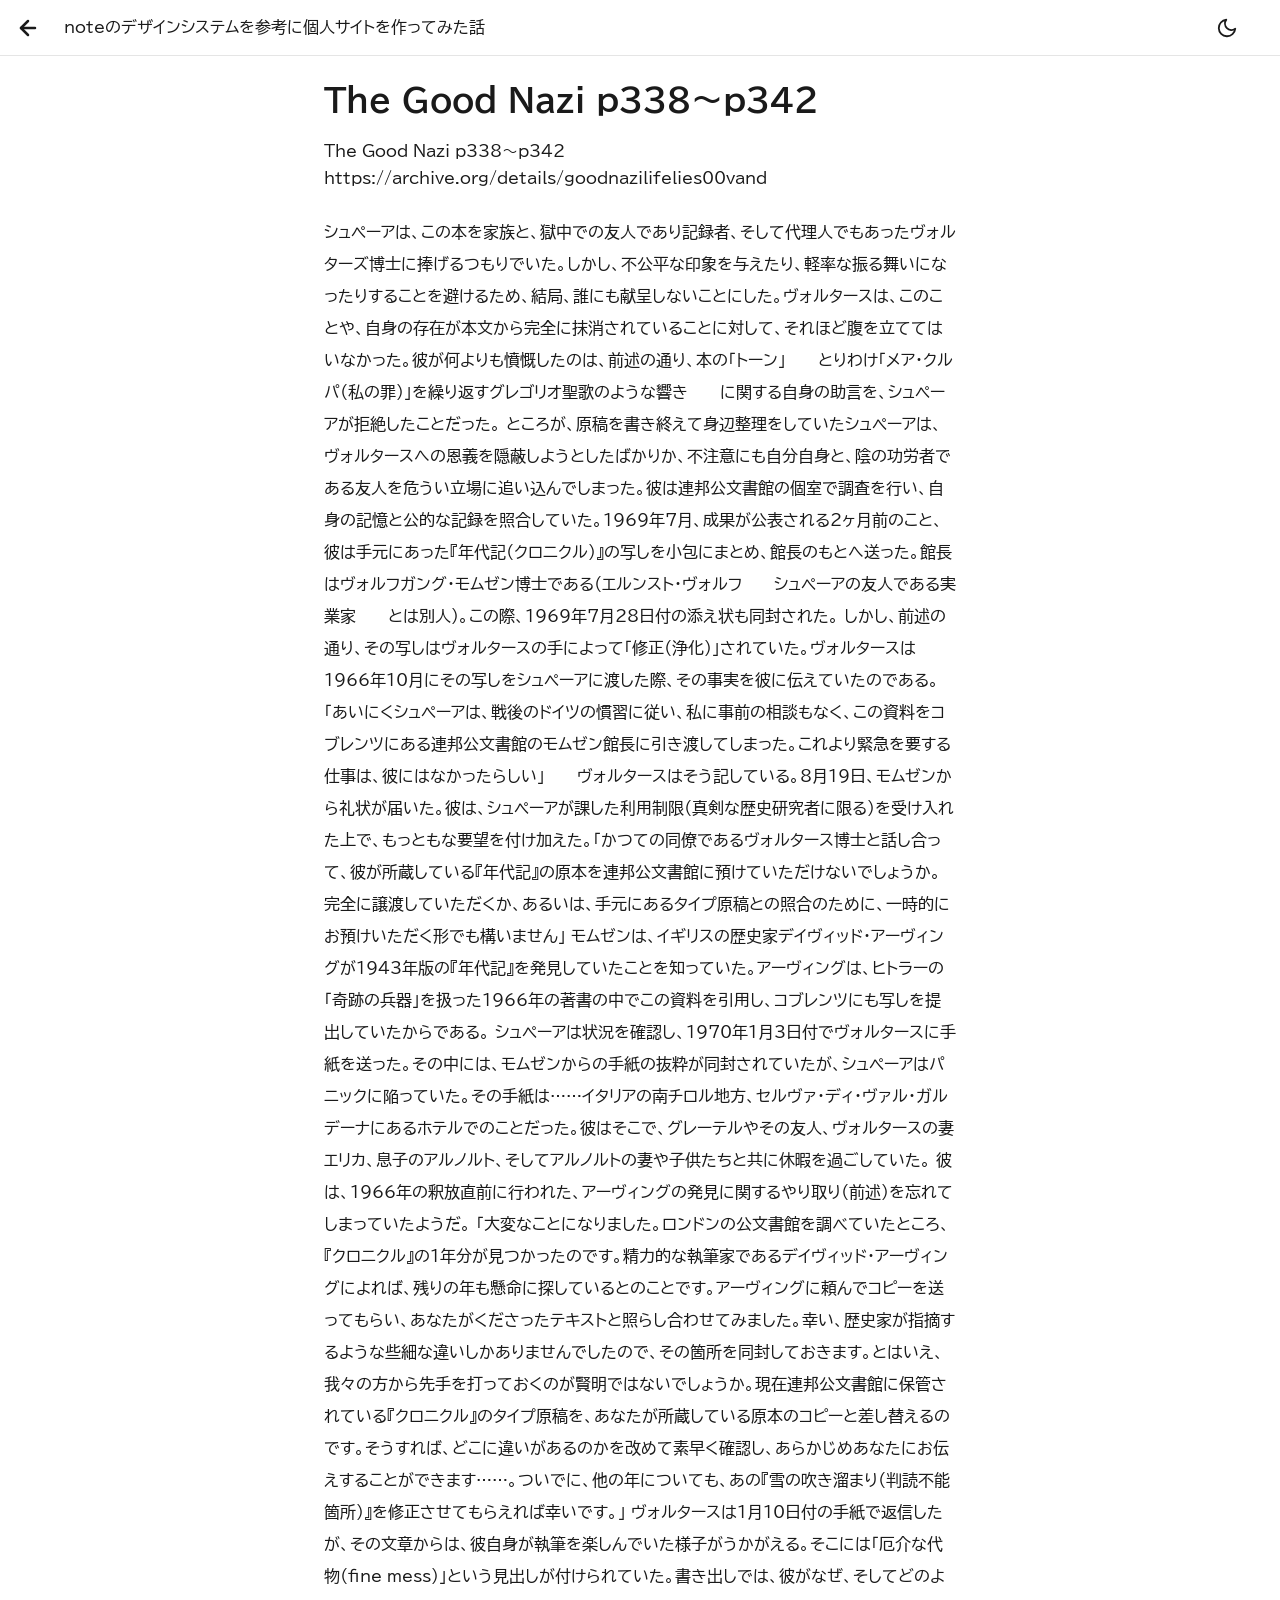
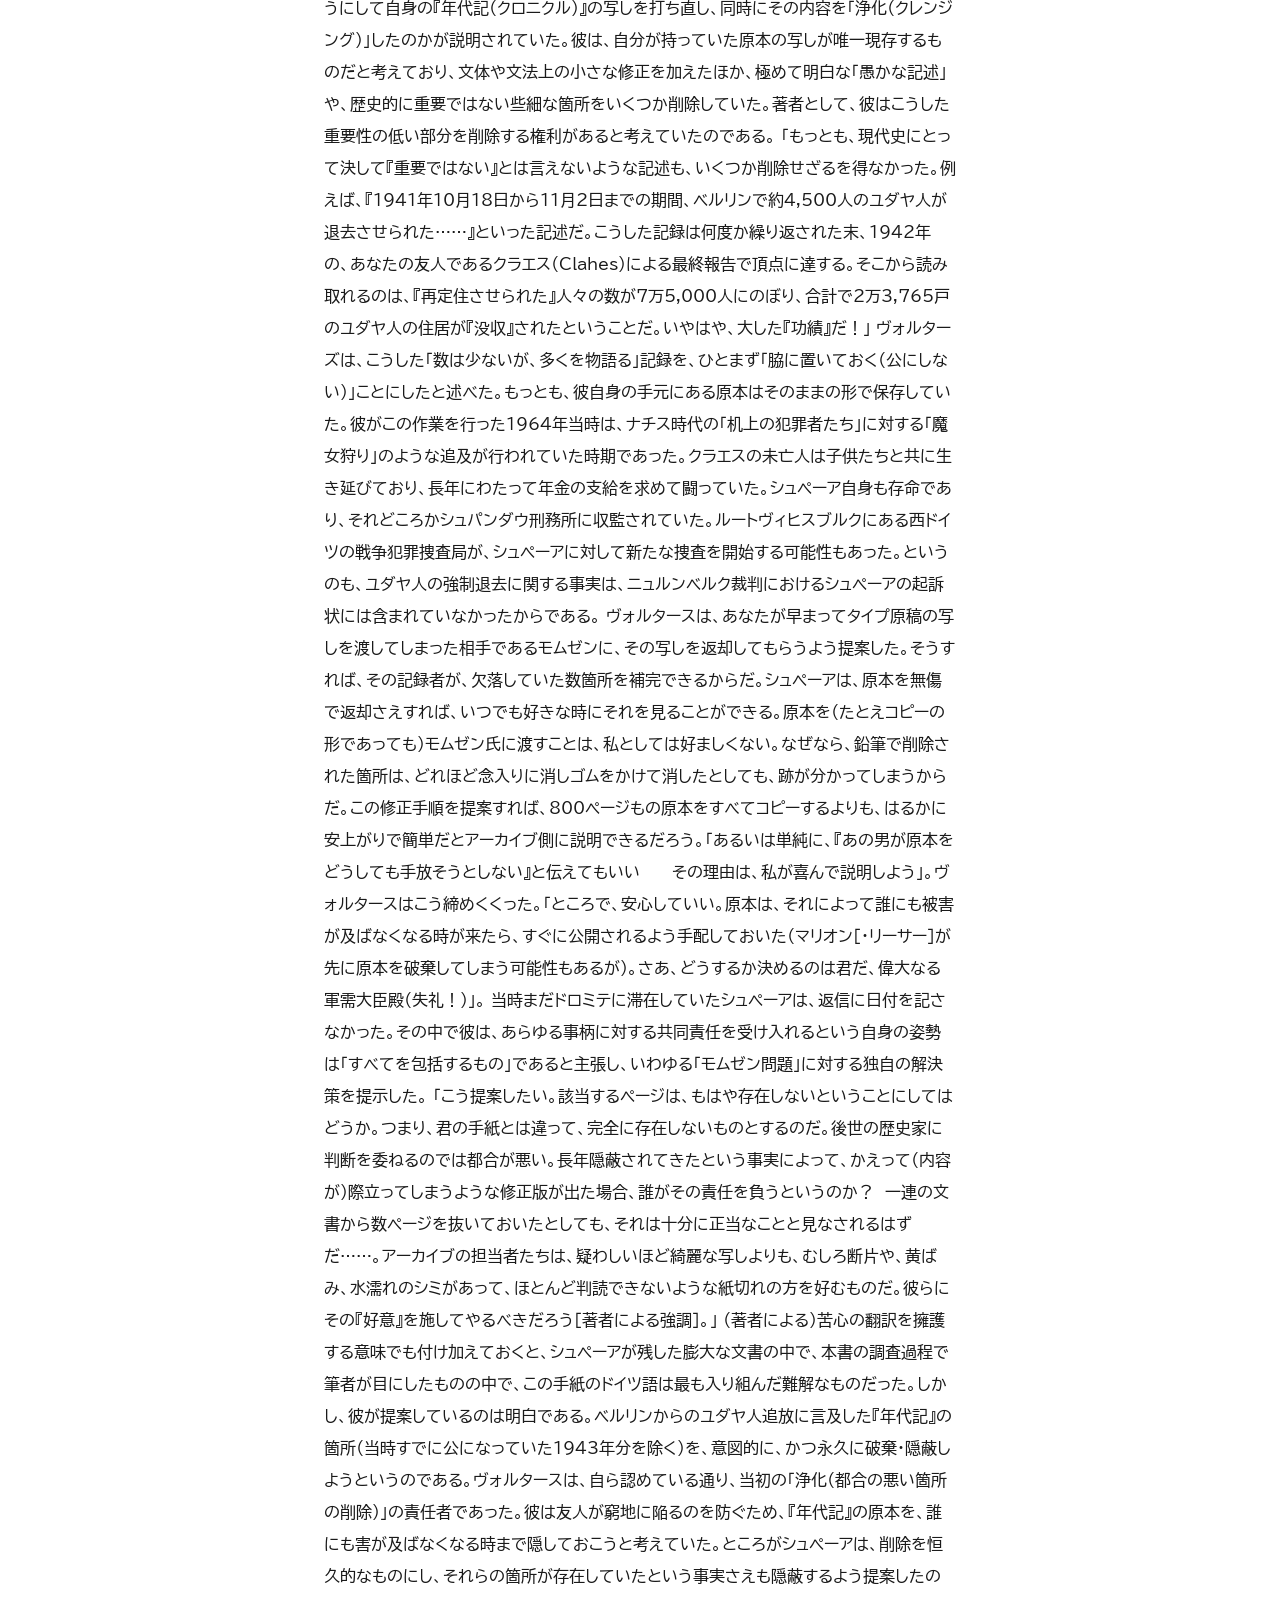
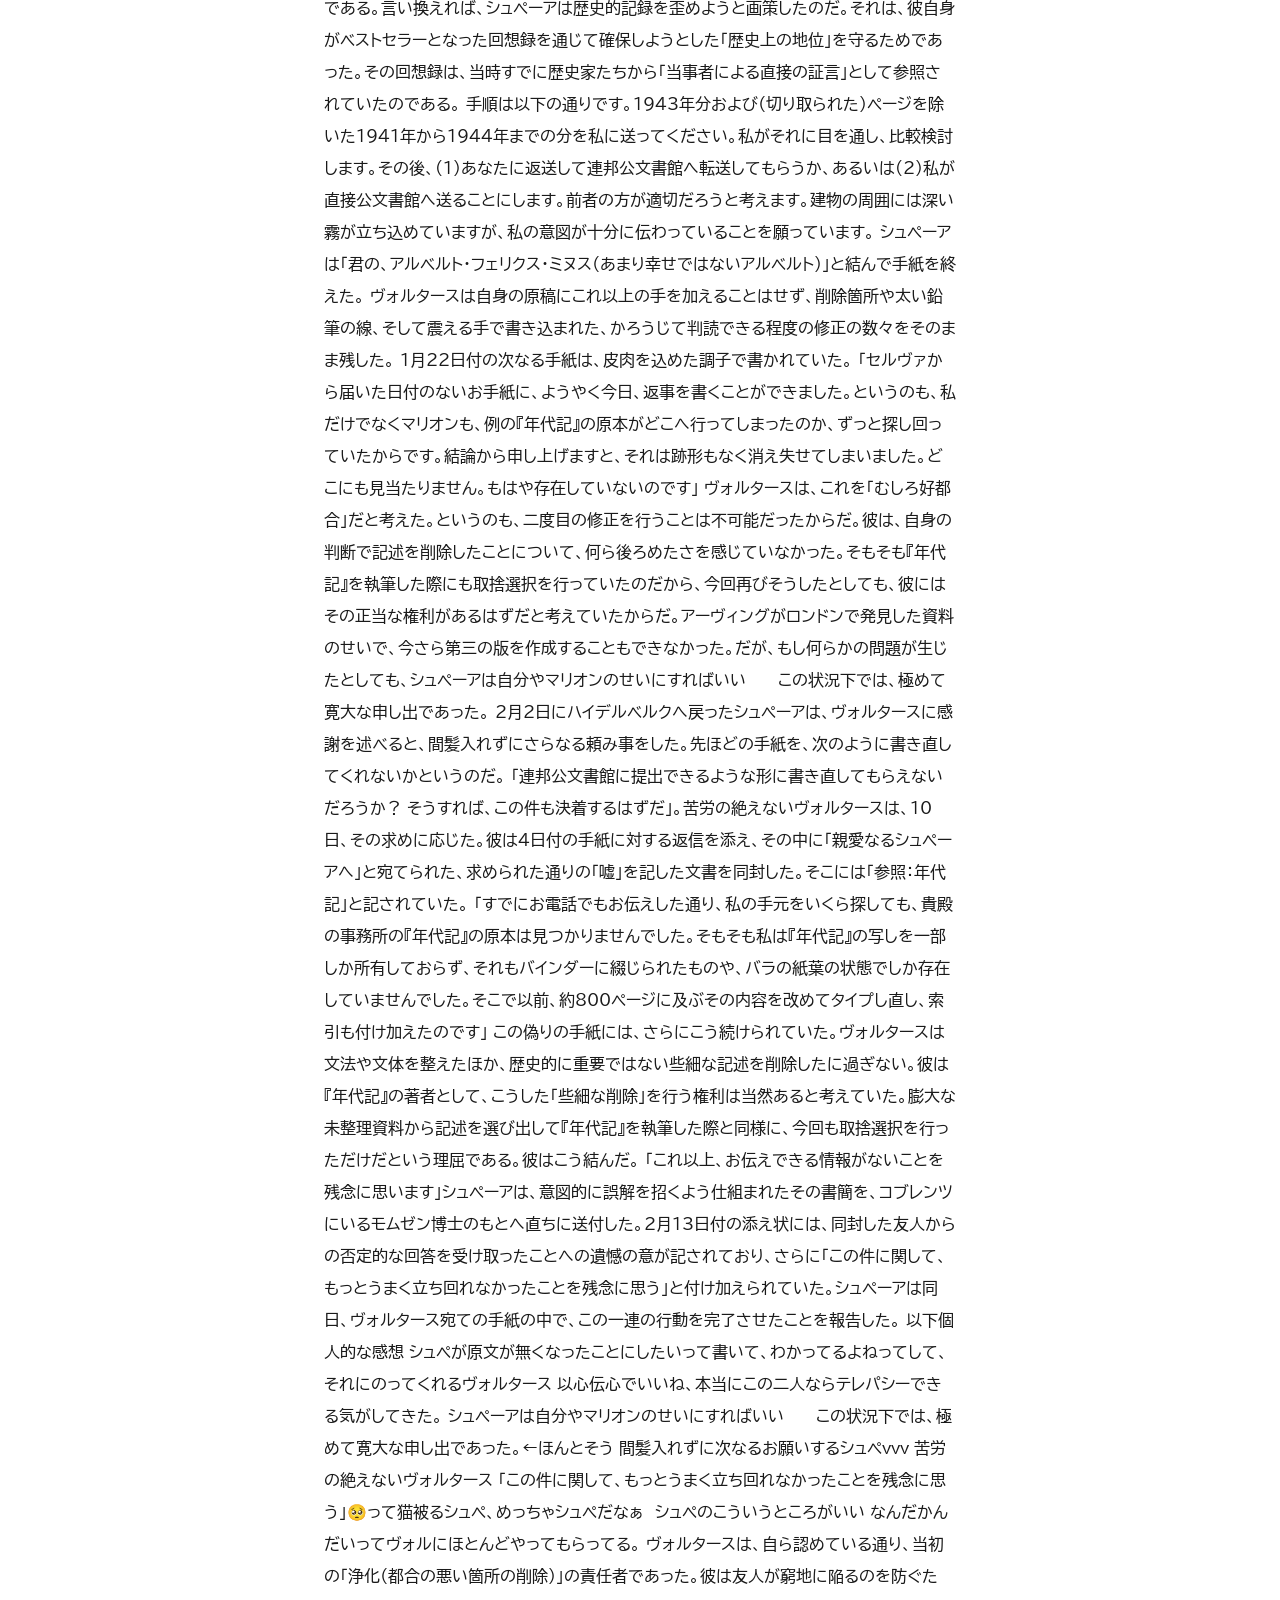
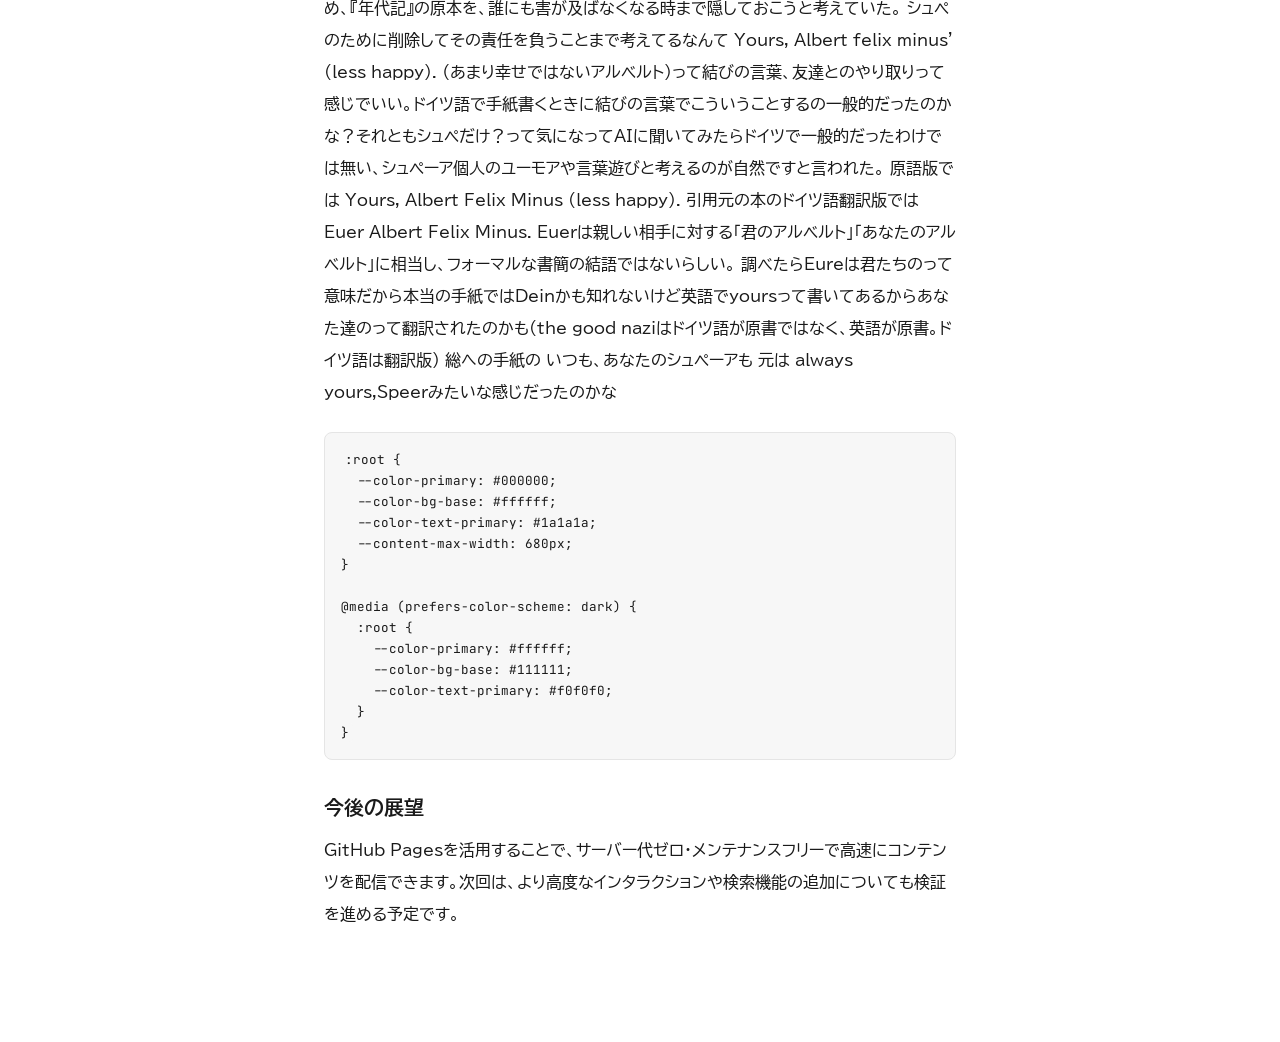
==== commit 33d4d5ef: "update: 記事内容の更新" ====
--- a/article.html
+++ b/article.html
@@ -1,77 +1,148 @@
-<!DOCTYPE html>
+<!doctype html>
 <html lang="ja">
-<head>
-  <meta charset="UTF-8">
-  <meta name="viewport" content="width=device-width, initial-scale=1.0, maximum-scale=1.0, user-scalable=no">
-  <title>noteのデザインシステムを参考に個人サイトを作ってみた話 | マイノート</title>
-  <link rel="stylesheet" href="./style.css">
-  <link rel="preconnect" href="https://fonts.googleapis.com">
-  <link rel="preconnect" href="https://fonts.gstatic.com" crossorigin>
-  <link href="https://fonts.googleapis.com/css2?family=BIZ+UDPGothic:wght@400;700&family=JetBrains+Mono&display=swap" rel="stylesheet">
-</head>
-<body>
-
-  <!-- Top AppBar (戻るナビゲーション) -->
-  <header class="app-bar">
-    <a href="./index.html" class="btn btn--ghost touch-target" aria-label="記事一覧に戻る" style="padding: 0; min-width: 40px; margin-left: -8px;">
-      <svg width="24" height="24" viewBox="0 0 24 24" fill="none" stroke="currentColor" stroke-width="2.5" stroke-linecap="round" stroke-linejoin="round">
-        <line x1="19" y1="12" x2="5" y2="12"></line>
-        <polyline points="12 19 5 12 12 5"></polyline>
-      </svg>
-    </a>
-    <h1 class="app-bar__title" style="font-size: var(--text-base); font-weight: var(--weight-medium); overflow: hidden; text-overflow: ellipsis; white-space: nowrap;">
-      noteのデザインシステムを参考に個人サイトを作ってみた話
-    </h1>
-    <div class="app-bar__actions">
-      <!-- テーマ切り替え -->
-      <button id="themeToggleBtn" class="btn btn--ghost touch-target" aria-label="テーマ切り替え">
-        <svg id="themeIcon" width="22" height="22" viewBox="0 0 24 24" fill="none" stroke="currentColor" stroke-width="2" stroke-linecap="round" stroke-linejoin="round">
-          <path d="M21 12.79A9 9 0 1 1 11.21 3 7 7 0 0 0 21 12.79z"></path>
+  <head>
+    <meta charset="UTF-8" />
+    <meta
+      name="viewport"
+      content="width=device-width, initial-scale=1.0, maximum-scale=1.0, user-scalable=no"
+    />
+    <title>
+      noteのデザインシステムを参考に個人サイトを作ってみた話 | マイノート
+    </title>
+    <link rel="stylesheet" href="./style.css" />
+    <link rel="preconnect" href="https://fonts.googleapis.com" />
+    <link rel="preconnect" href="https://fonts.gstatic.com" crossorigin />
+    <link
+      href="https://fonts.googleapis.com/css2?family=BIZ+UDPGothic:wght@400;700&family=JetBrains+Mono&display=swap"
+      rel="stylesheet"
+    />
+  </head>
+  <body>
+    <!-- Top AppBar (戻るナビゲーション) -->
+    <header class="app-bar">
+      <a
+        href="./index.html"
+        class="btn btn--ghost touch-target"
+        aria-label="記事一覧に戻る"
+        style="padding: 0; min-width: 40px; margin-left: -8px"
+      >
+        <svg
+          width="24"
+          height="24"
+          viewBox="0 0 24 24"
+          fill="none"
+          stroke="currentColor"
+          stroke-width="2.5"
+          stroke-linecap="round"
+          stroke-linejoin="round"
+        >
+          <line x1="19" y1="12" x2="5" y2="12"></line>
+          <polyline points="12 19 5 12 12 5"></polyline>
         </svg>
-      </button>
-    </div>
-  </header>
-
-  <main class="container">
-    <article class="article-header">
-      <!-- アイキャッチ画像 -->
-      <!-- 記事タイトル -->
-      <h1 class="article-title">noteのデザインシステムを参考に個人サイトを作ってみた話</h1>
-
-      <!-- 著者情報メタバー -->
-
-      <!-- 記事本文 -->
-      <div class="article-content">
+      </a>
+      <h1
+        class="app-bar__title"
+        style="
+          font-size: var(--text-base);
+          font-weight: var(--weight-medium);
+          overflow: hidden;
+          text-overflow: ellipsis;
+          white-space: nowrap;
+        "
+      >
+        noteのデザインシステムを参考に個人サイトを作ってみた話
+      </h1>
+      <div class="app-bar__actions">
+        <!-- テーマ切り替え -->
+        <button
+          id="themeToggleBtn"
+          class="btn btn--ghost touch-target"
+          aria-label="テーマ切り替え"
+        >
+          <svg
+            id="themeIcon"
+            width="22"
+            height="22"
+            viewBox="0 0 24 24"
+            fill="none"
+            stroke="currentColor"
+            stroke-width="2"
+            stroke-linecap="round"
+            stroke-linejoin="round"
+          >
+            <path d="M21 12.79A9 9 0 1 1 11.21 3 7 7 0 0 0 21 12.79z"></path>
+          </svg>
+        </button>
+      </div>
+    </header>
+
+    <main class="container">
+      <article class="article-header">
+        <!-- アイキャッチ画像 -->
+        <!-- 記事タイトル -->
+        <h1 class="article-title">The Good Nazi p338〜p342</h1>
         <p>
-          日常のアウトプットや技術メモを快適に書き残すため、コンテンツファーストな設計思想で知られる <code>note.com</code> のデザインシステムを参考にして個人Webサイトを構築しました。
+          The Good Nazi p338〜p342
+          <a href="https://archive.org/details/goodnazilifelies00vand"
+            >https://archive.org/details/goodnazilifelies00vand</a
+          >
+
+          <!-- 著者情報メタバー -->
+
+          <!-- 記事本文 -->
         </p>
 
-        <h2>なぜnoteのデザインアプローチなのか？</h2>
-        <p>
-          Webサイトにおいて、文章そのものの可読性を妨げないミニマルな佇まいは非常に重要です。プライマリカラーを「黒（#000000）」とし、余計な装飾を削ぎ落とすことで、読み手が文章だけに没頭できる体験が生まれます。
-        </p>
-
-        <blockquote>
-          「よいデザインとは、できるだけ少ないデザインである。」<br>
-          — ディーター・ラムス
-        </blockquote>
-
-        <p>
-          今回の実装では、以下のトークン設計とコンポーネント構成を重視しました。
-        </p>
-
-        <ul>
-          <li><strong>コンテキストに応じた余白設計：</strong> 4px（0.25rem）を基準単位とした一貫したスペーシング。</li>
-          <li><strong>48dpタッチターゲット：</strong> モバイル端末でのタップミスを防ぐため、最小ターゲットサイズをMaterial Design基準に統一。</li>
-          <li><strong>シームレスなダークモード：</strong> <code>prefers-color-scheme</code> とクラスによるトグル切替の両立。</li>
-        </ul>
-
-        <h2>デザインシステムのCSS変数コード</h2>
-        <p>
-          カラーパレットやタイポグラフィはCSSカスタムプロパティ（Variables）で一元管理しています。これにより、将来的なテーマ追加やトーンの調整も容易になります。
-        </p>
-
-        <pre><code>:root {
+        <div class="article-content">
+          <p>
+            シュペーアは、この本を家族と、獄中での友人であり記録者、そして代理人でもあったヴォルターズ博士に捧げるつもりでいた。しかし、不公平な印象を与えたり、軽率な振る舞いになったりすることを避けるため、結局、誰にも献呈しないことにした。ヴォルタースは、このことや、自身の存在が本文から完全に抹消されていることに対して、それほど腹を立ててはいなかった。彼が何よりも憤慨したのは、前述の通り、本の「トーン」――とりわけ「メア・クルパ（私の罪）」を繰り返すグレゴリオ聖歌のような響き――に関する自身の助言を、シュペーアが拒絶したことだった。
+            ところが、原稿を書き終えて身辺整理をしていたシュペーアは、ヴォルタースへの恩義を隠蔽しようとしたばかりか、不注意にも自分自身と、陰の功労者である友人を危うい立場に追い込んでしまった。彼は連邦公文書館の個室で調査を行い、自身の記憶と公的な記録を照合していた。1969年7月、成果が公表される2ヶ月前のこと、彼は手元にあった『年代記（クロニクル）』の写しを小包にまとめ、館長のもとへ送った。館長はヴォルフガング・モムゼン博士である（エルンスト・ヴォルフ――シュペーアの友人である実業家――とは別人）。この際、1969年7月28日付の添え状も同封された。
+            しかし、前述の通り、その写しはヴォルタースの手によって「修正（浄化）」されていた。ヴォルタースは1966年10月にその写しをシュペーアに渡した際、その事実を彼に伝えていたのである。
+            「あいにくシュペーアは、戦後のドイツの慣習に従い、私に事前の相談もなく、この資料をコブレンツにある連邦公文書館のモムゼン館長に引き渡してしまった。これより緊急を要する仕事は、彼にはなかったらしい」――ヴォルタースはそう記している。8月19日、モムゼンから礼状が届いた。彼は、シュペーアが課した利用制限（真剣な歴史研究者に限る）を受け入れた上で、もっともな要望を付け加えた。「かつての同僚であるヴォルタース博士と話し合って、彼が所蔵している『年代記』の原本を連邦公文書館に預けていただけないでしょうか。完全に譲渡していただくか、あるいは、手元にあるタイプ原稿との照合のために、一時的にお預けいただく形でも構いません」
+            モムゼンは、イギリスの歴史家デイヴィッド・アーヴィングが1943年版の『年代記』を発見していたことを知っていた。アーヴィングは、ヒトラーの「奇跡の兵器」を扱った1966年の著書の中でこの資料を引用し、コブレンツにも写しを提出していたからである。
+            シュペーアは状況を確認し、1970年1月3日付でヴォルタースに手紙を送った。その中には、モムゼンからの手紙の抜粋が同封されていたが、シュペーアはパニックに陥っていた。その手紙は……イタリアの南チロル地方、セルヴァ・ディ・ヴァル・ガルデーナにあるホテルでのことだった。彼はそこで、グレーテルやその友人、ヴォルタースの妻エリカ、息子のアルノルト、そしてアルノルトの妻や子供たちと共に休暇を過ごしていた。
+            彼は、1966年の釈放直前に行われた、アーヴィングの発見に関するやり取り（前述）を忘れてしまっていたようだ。
+            「大変なことになりました。ロンドンの公文書館を調べていたところ、『クロニクル』の1年分が見つかったのです。精力的な執筆家であるデイヴィッド・アーヴィングによれば、残りの年も懸命に探しているとのことです。アーヴィングに頼んでコピーを送ってもらい、あなたがくださったテキストと照らし合わせてみました。幸い、歴史家が指摘するような些細な違いしかありませんでしたので、その箇所を同封しておきます。とはいえ、我々の方から先手を打っておくのが賢明ではないでしょうか。現在連邦公文書館に保管されている『クロニクル』のタイプ原稿を、あなたが所蔵している原本のコピーと差し替えるのです。そうすれば、どこに違いがあるのか​​を改めて素早く確認し、あらかじめあなたにお伝えすることができます……。ついでに、他の年についても、あの『雪の吹き溜まり（判読不能箇所）』を修正させてもらえれば幸いです。」
+            ヴォルタースは1月10日付の手紙で返信したが、その文章からは、彼自身が執筆を楽しんでいた様子がうかがえる。そこには「厄介な代物（fine
+            mess）」という見出しが付けられていた。書き出しでは、彼がなぜ、そしてどのようにして自身の『年代記（クロニクル）』の写しを打ち直し、同時にその内容を「浄化（クレンジング）」したのかが説明されていた。彼は、自分が持っていた原本の写しが唯一現存するものだと考えており、文体や文法上の小さな修正を加えたほか、極めて明白な「愚かな記述」や、歴史的に重要ではない些細な箇所をいくつか削除していた。著者として、彼はこうした重要性の低い部分を削除する権利があると考えていたのである。
+            「もっとも、現代史にとって決して『重要ではない』とは言えないような記述も、いくつか削除せざるを得なかった。例えば、『1941年10月18日から11月2日までの期間、ベルリンで約4,500人のユダヤ人が退去させられた……』といった記述だ。こうした記録は何度か繰り返された末、1942年の、あなたの友人であるクラエス（Clahes）による最終報告で頂点に達する。そこから読み取れるのは、『再定住させられた』人々の数が7万5,000人にのぼり、合計で2万3,765戸のユダヤ人の住居が『没収』されたということだ。いやはや、大した『功績』だ！」
+            ヴォルターズは、こうした「数は少ないが、多くを物語る」記録を、ひとまず「脇に置いておく（公にしない）」ことにしたと述べた。もっとも、彼自身の手元にある原本はそのままの形で保存していた。彼がこの作業を行った1964年当時は、ナチス時代の「机上の犯罪者たち」に対する「魔女狩り」のような追及が行われていた時期であった。クラエスの未亡人は子供たちと共に生き延びており、長年にわたって年金の支給を求めて闘っていた。シュペーア自身も存命であり、それどころかシュパンダウ刑務所に収監されていた。ルートヴィヒスブルクにある西ドイツの戦争犯罪捜査局が、シュペーアに対して新たな捜査を開始する可能性もあった。というのも、ユダヤ人の強制退去に関する事実は、ニュルンベルク裁判におけるシュペーアの起訴状には含まれていなかったからである。
+            ヴォルタースは、あなたが早まってタイプ原稿の写しを渡してしまった相手であるモムゼンに、その写しを返却してもらうよう提案した。そうすれば、その記録者が、欠落していた数箇所を補完できるからだ。シュペーアは、原本を無傷で返却さえすれば、いつでも好きな時にそれを見ることができる。原本を（たとえコピーの形であっても）モムゼン氏に渡すことは、私としては好ましくない。なぜなら、鉛筆で削除された箇所は、どれほど念入りに消しゴムをかけて消したとしても、跡が分かってしまうからだ。この修正手順を提案すれば、800ページもの原本をすべてコピーするよりも、はるかに安上がりで簡単だとアーカイブ側に説明できるだろう。「あるいは単純に、『あの男が原本をどうしても手放そうとしない』と伝えてもいい――その理由は、私が喜んで説明しよう」。ヴォルタースはこう締めくくった。「ところで、安心していい。原本は、それによって誰にも被害が及ばなくなる時が来たら、すぐに公開されるよう手配しておいた（マリオン［・リーサー］が先に原本を破棄してしまう可能性もあるが）。さあ、どうするか決めるのは君だ、偉大なる軍需大臣殿（失礼！）」。
+            当時まだドロミテに滞在していたシュペーアは、返信に日付を記さなかった。その中で彼は、あらゆる事柄に対する共同責任を受け入れるという自身の姿勢は「すべてを包括するもの」であると主張し、いわゆる「モムゼン問題」に対する独自の解決策を提示した。
+            「こう提案したい。該当するページは、もはや存在しないということにしてはどうか。つまり、君の手紙とは違って、完全に存在しないものとするのだ。後世の歴史家に判断を委ねるのでは都合が悪い。長年隠蔽されてきたという事実によって、かえって（内容が）際立ってしまうような修正版が出た場合、誰がその責任を負うというのか？　一連の文書から数ページを抜いておいたとしても、それは十分に正当なことと見なされるはずだ……。アーカイブの担当者たちは、疑わしいほど綺麗な写しよりも、むしろ断片や、黄ばみ、水濡れのシミがあって、ほとんど判読できないような紙切れの方を好むものだ。彼らにその『好意』を施してやるべきだろう［著者による強調］。」
+            （著者による）苦心の翻訳を擁護する意味でも付け加えておくと、シュペーアが残した膨大な文書の中で、本書の調査過程で筆者が目にしたものの中で、この手紙のドイツ語は最も入り組んだ難解なものだった。しかし、彼が提案しているのは明白である。ベルリンからのユダヤ人追放に言及した『年代記』の箇所（当時すでに公になっていた1943年分を除く）を、意図的に、かつ永久に破棄・隠蔽しようというのである。ヴォルタースは、自ら認めている通り、当初の「浄化（都合の悪い箇所の削除）」の責任者であった。彼は友人が窮地に陥るのを防ぐため、『年代記』の原本を、誰にも害が及ばなくなる時まで隠しておこうと考えていた。ところがシュペーアは、削除を恒久的なものにし、それらの箇所が存在していたという事実さえも隠蔽するよう提案したのである。言い換えれば、シュペーアは歴史的記録を歪めようと画策したのだ。それは、彼自身がベストセラーとなった回想録を通じて確保しようとした「歴史上の地位」を守るためであった。その回想録は、当時すでに歴史家たちから「当事者による直接の証言」として参照されていたのである。
+            手順は以下の通りです。1943年分および（切り取られた）ページを除いた1941年から1944年までの分を私に送ってください。私がそれに目を通し、比較検討します。その後、(1)あなたに返送して連邦公文書館へ転送してもらうか、あるいは(2)私が直接公文書館へ送ることにします。前者の方が適切だろうと考えます。建物の周囲には深い霧が立ち込めていますが、私の意図が十分に伝わっていることを願っています。
+            シュペーアは「君の、アルベルト・フェリクス・ミヌス（あまり幸せではないアルベルト）」と結んで手紙を終えた。
+            ヴォルタースは自身の原稿にこれ以上の手を加えることはせず、削除箇所や太い鉛筆の線、そして震える手で書き込まれた、かろうじて判読できる程度の修正の数々をそのまま残した。
+            1月22日付の次なる手紙は、皮肉を込めた調子で書かれていた。
+            「セルヴァから届いた日付のないお手紙に、ようやく今日、返事を書くことができました。というのも、私だけでなくマリオンも、例の『年代記』の原本がどこへ行ってしまったのか、ずっと探し回っていたからです。結論から申し上げますと、それは跡形もなく消え失せてしまいました。どこにも見当たりません。もはや存在していないのです」
+            ヴォルタースは、これを「むしろ好都合」だと考えた。というのも、二度目の修正を行うことは不可能だったからだ。彼は、自身の判断で記述を削除したことについて、何ら後ろめたさを感じていなかった。そもそも『年代記』を執筆した際にも取捨選択を行っていたのだから、今回再びそうしたとしても、彼にはその正当な権利があるはずだと考えていたからだ。アーヴィングがロンドンで発見した資料のせいで、今さら第三の版を作成することもできなかった。だが、もし何らかの問題が生じたとしても、シュペーアは自分やマリオンのせいにすればいい――この状況下では、極めて寛大な申し出であった。
+            2月2日にハイデルベルクへ戻ったシュペーアは、ヴォルタースに感謝を述べると、間髪入れずにさらなる頼み事をした。先ほどの手紙を、次のように書き直してくれないかというのだ。
+            「連邦公文書館に提出できるような形に書き直してもらえないだろうか？
+            そうすれば、この件も決着するはずだ」。苦労の絶えないヴォルタースは、10日、その求めに応じた。彼は4日付の手紙に対する返信を添え、その中に「親愛なるシュペーアへ」と宛てられた、求められた通りの「嘘」を記した文書を同封した。そこには「参照：年代記」と記されていた。
+            「すでにお電話でもお伝えした通り、私の手元をいくら探しても、貴殿の事務所の『年代記』の原本は見つかりませんでした。そもそも私は『年代記』の写しを一部しか所有しておらず、それもバインダーに綴じられたものや、バラの紙葉の状態でしか存在していませんでした。そこで以前、約800ページに及ぶその内容を改めてタイプし直し、索引も付け加えたのです」
+            この偽りの手紙には、さらにこう続けられていた。ヴォルタースは文法や文体を整えたほか、歴史的に重要ではない些細な記述を削除したに過ぎない。彼は『年代記』の著者として、こうした「些細な削除」を行う権利は当然あると考えていた。膨大な未整理資料から記述を選び出して『年代記』を執筆した際と同様に、今回も取捨選択を行っただけだという理屈である。彼はこう結んだ。
+            「これ以上、お伝えできる情報がないことを残念に思います」シュペーアは、意図的に誤解を招くよう仕組まれたその書簡を、コブレンツにいるモムゼン博士のもとへ直ちに送付した。2月13日付の添え状には、同封した友人からの否定的な回答を受け取ったことへの遺憾の意が記されており、さらに「この件に関して、もっとうまく立ち回れなかったことを残念に思う」と付け加えられていた。シュペーアは同日、ヴォルタース宛ての手紙の中で、この一連の行動を完了させたことを報告した。
+            以下個人的な感想
+            シュペが原文が無くなったことにしたいって書いて、わかってるよねってして、それにのってくれるヴォルタース
+            以心伝心でいいね、本当にこの二人ならテレパシーできる気がしてきた。
+            シュペーアは自分やマリオンのせいにすればいい――この状況下では、極めて寛大な申し出であった。←ほんとそう
+            間髪入れずに次なるお願いするシュペvvv 苦労の絶えないヴォルタース
+            「この件に関して、もっとうまく立ち回れなかったことを残念に思う」🥺って猫被るシュペ、めっちゃシュペだなぁ　シュペのこういうところがいい
+            なんだかんだいってヴォルにほとんどやってもらってる。
+            ヴォルタースは、自ら認めている通り、当初の「浄化（都合の悪い箇所の削除）」の責任者であった。彼は友人が窮地に陥るのを防ぐため、『年代記』の原本を、誰にも害が及ばなくなる時まで隠しておこうと考えていた。
+            シュペのために削除してその責任を負うことまで考えてるなんて Yours,
+            Albert felix minus' (less happy).
+            （あまり幸せではないアルベルト）って結びの言葉、友達とのやり取りって感じでいい。ドイツ語で手紙書くときに結びの言葉でこういうことするの一般的だったのかな？それともシュペだけ？って気になってAIに聞いてみたらドイツで一般的だったわけでは無い、シュペーア個人のユーモアや言葉遊びと考えるのが自然ですと言われた。
+            原語版では Yours, Albert Felix Minus (less happy).
+            引用元の本のドイツ語翻訳版では Euer Albert Felix Minus.
+            Euerは親しい相手に対する「君のアルベルト」「あなたのアルベルト」に相当し、フォーマルな書簡の結語ではないらしい。
+            調べたらEureは君たちのって意味だから本当の手紙ではDeinかも知れないけど英語でyoursって書いてあるからあなた達のって翻訳されたのかも(the
+            good naziはドイツ語が原書ではなく、英語が原書。ドイツ語は翻訳版)
+            総への手紙の いつも、あなたのシュペーアも 元は always
+            yours,Speerみたいな感じだったのかな
+          </p>
+
+          <pre><code>:root {
   --color-primary: #000000;
   --color-bg-base: #ffffff;
   --color-text-primary: #1a1a1a;
@@ -86,109 +157,115 @@
   }
 }</code></pre>
 
-        <h3>今後の展望</h3>
-        <p>
-          GitHub Pagesを活用することで、サーバー代ゼロ・メンテナンスフリーで高速にコンテンツを配信できます。次回は、より高度なインタラクションや検索機能の追加についても検証を進める予定です。
-        </p>
-      </div>
-
-      <!-- 記事フッター (リアクション & タグ) -->
-    </article>
-  </main>
-
-  <!-- Bottom Navigation (Android標準スタイル) -->
-
-
-  <!-- スナックバー / トースト -->
-
-  <script>
-    // テーマ切り替え機能
-    const themeToggleBtn = document.getElementById('themeToggleBtn');
-    const themeIcon = document.getElementById('themeIcon');
-    const currentTheme = localStorage.getItem('theme');
-
-    if (currentTheme === 'dark') {
-      document.body.classList.add('theme-dark');
-      updateThemeIcon(true);
-    }
-
-    themeToggleBtn.addEventListener('click', () => {
-      const isDark = document.body.classList.toggle('theme-dark');
-      localStorage.setItem('theme', isDark ? 'dark' : 'light');
-      updateThemeIcon(isDark);
-      showToast(isDark ? 'ダークモードに切り替えました' : 'ライトモードに切り替えました');
-    });
-
-    function updateThemeIcon(isDark) {
-      if (isDark) {
-        themeIcon.innerHTML = '<circle cx="12" cy="12" r="5"></circle><line x1="12" y1="1" x2="12" y2="3"></line><line x1="12" y1="21" x2="12" y2="23"></line><line x1="4.22" y1="4.22" x2="5.64" y2="5.64"></line><line x1="18.36" y1="18.36" x2="19.78" y2="19.78"></line><line x1="1" y1="12" x2="3" y2="12"></line><line x1="21" y1="12" x2="23" y2="12"></line><line x1="4.22" y1="19.78" x2="5.64" y2="18.36"></line><line x1="18.36" y1="5.64" x2="19.78" y2="4.22"></line>';
-      } else {
-        themeIcon.innerHTML = '<path d="M21 12.79A9 9 0 1 1 11.21 3 7 7 0 0 0 21 12.79z"></path>';
-      }
-    }
-
-    // いいねボタン
-    let isLiked = false;
-    let likeCount = 42;
-    function handleLike() {
-      const btn = document.getElementById('likeBtn');
-      const countEl = document.getElementById('likeCount');
-      const icon = document.getElementById('likeIcon');
-      
-      isLiked = !isLiked;
-      if (isLiked) {
-        likeCount++;
-        btn.classList.add('like-btn--active');
-        icon.setAttribute('fill', 'currentColor');
-        showToast('スキを送りました！');
-      } else {
-        likeCount--;
-        btn.classList.remove('like-btn--active');
-        icon.setAttribute('fill', 'none');
-      }
-      countEl.textContent = likeCount;
-    }
-
-    // フォロー切り替え
-    function toggleArticleFollow() {
-      const btn = document.getElementById('articleFollowBtn');
-      if (btn.classList.contains('btn--secondary')) {
-        btn.classList.remove('btn--secondary');
-        btn.classList.add('btn--primary');
-        btn.textContent = 'フォロー中';
-        showToast('フォローしました');
-      } else {
-        btn.classList.remove('btn--primary');
-        btn.classList.add('btn--secondary');
-        btn.textContent = 'フォロー';
-        showToast('フォローを解除しました');
-      }
-    }
-
-    // URL共有
-    function copyArticleUrl() {
-      if (navigator.clipboard) {
-        navigator.clipboard.writeText(window.location.href);
-      }
-      showToast('記事URLをクリップボードにコピーしました');
-    }
-
-    // トースト表示
-    let toastTimeout;
-    function showToast(message) {
-      const bar = document.getElementById('snackbar');
-      const text = document.getElementById('snackbarText');
-      text.textContent = message;
-      bar.style.display = 'flex';
-      clearTimeout(toastTimeout);
-      toastTimeout = setTimeout(() => {
-        bar.style.display = 'none';
-      }, 3000);
-    }
-
-    function hideToast() {
-      document.getElementById('snackbar').style.display = 'none';
-    }
-  </script>
-</body>
+          <h3>今後の展望</h3>
+          <p>
+            GitHub
+            Pagesを活用することで、サーバー代ゼロ・メンテナンスフリーで高速にコンテンツを配信できます。次回は、より高度なインタラクションや検索機能の追加についても検証を進める予定です。
+          </p>
+        </div>
+
+        <!-- 記事フッター (リアクション & タグ) -->
+      </article>
+    </main>
+
+    <!-- Bottom Navigation (Android標準スタイル) -->
+
+    <!-- スナックバー / トースト -->
+
+    <script>
+      // テーマ切り替え機能
+      const themeToggleBtn = document.getElementById("themeToggleBtn");
+      const themeIcon = document.getElementById("themeIcon");
+      const currentTheme = localStorage.getItem("theme");
+
+      if (currentTheme === "dark") {
+        document.body.classList.add("theme-dark");
+        updateThemeIcon(true);
+      }
+
+      themeToggleBtn.addEventListener("click", () => {
+        const isDark = document.body.classList.toggle("theme-dark");
+        localStorage.setItem("theme", isDark ? "dark" : "light");
+        updateThemeIcon(isDark);
+        showToast(
+          isDark
+            ? "ダークモードに切り替えました"
+            : "ライトモードに切り替えました",
+        );
+      });
+
+      function updateThemeIcon(isDark) {
+        if (isDark) {
+          themeIcon.innerHTML =
+            '<circle cx="12" cy="12" r="5"></circle><line x1="12" y1="1" x2="12" y2="3"></line><line x1="12" y1="21" x2="12" y2="23"></line><line x1="4.22" y1="4.22" x2="5.64" y2="5.64"></line><line x1="18.36" y1="18.36" x2="19.78" y2="19.78"></line><line x1="1" y1="12" x2="3" y2="12"></line><line x1="21" y1="12" x2="23" y2="12"></line><line x1="4.22" y1="19.78" x2="5.64" y2="18.36"></line><line x1="18.36" y1="5.64" x2="19.78" y2="4.22"></line>';
+        } else {
+          themeIcon.innerHTML =
+            '<path d="M21 12.79A9 9 0 1 1 11.21 3 7 7 0 0 0 21 12.79z"></path>';
+        }
+      }
+
+      // いいねボタン
+      let isLiked = false;
+      let likeCount = 42;
+      function handleLike() {
+        const btn = document.getElementById("likeBtn");
+        const countEl = document.getElementById("likeCount");
+        const icon = document.getElementById("likeIcon");
+
+        isLiked = !isLiked;
+        if (isLiked) {
+          likeCount++;
+          btn.classList.add("like-btn--active");
+          icon.setAttribute("fill", "currentColor");
+          showToast("スキを送りました！");
+        } else {
+          likeCount--;
+          btn.classList.remove("like-btn--active");
+          icon.setAttribute("fill", "none");
+        }
+        countEl.textContent = likeCount;
+      }
+
+      // フォロー切り替え
+      function toggleArticleFollow() {
+        const btn = document.getElementById("articleFollowBtn");
+        if (btn.classList.contains("btn--secondary")) {
+          btn.classList.remove("btn--secondary");
+          btn.classList.add("btn--primary");
+          btn.textContent = "フォロー中";
+          showToast("フォローしました");
+        } else {
+          btn.classList.remove("btn--primary");
+          btn.classList.add("btn--secondary");
+          btn.textContent = "フォロー";
+          showToast("フォローを解除しました");
+        }
+      }
+
+      // URL共有
+      function copyArticleUrl() {
+        if (navigator.clipboard) {
+          navigator.clipboard.writeText(window.location.href);
+        }
+        showToast("記事URLをクリップボードにコピーしました");
+      }
+
+      // トースト表示
+      let toastTimeout;
+      function showToast(message) {
+        const bar = document.getElementById("snackbar");
+        const text = document.getElementById("snackbarText");
+        text.textContent = message;
+        bar.style.display = "flex";
+        clearTimeout(toastTimeout);
+        toastTimeout = setTimeout(() => {
+          bar.style.display = "none";
+        }, 3000);
+      }
+
+      function hideToast() {
+        document.getElementById("snackbar").style.display = "none";
+      }
+    </script>
+  </body>
 </html>
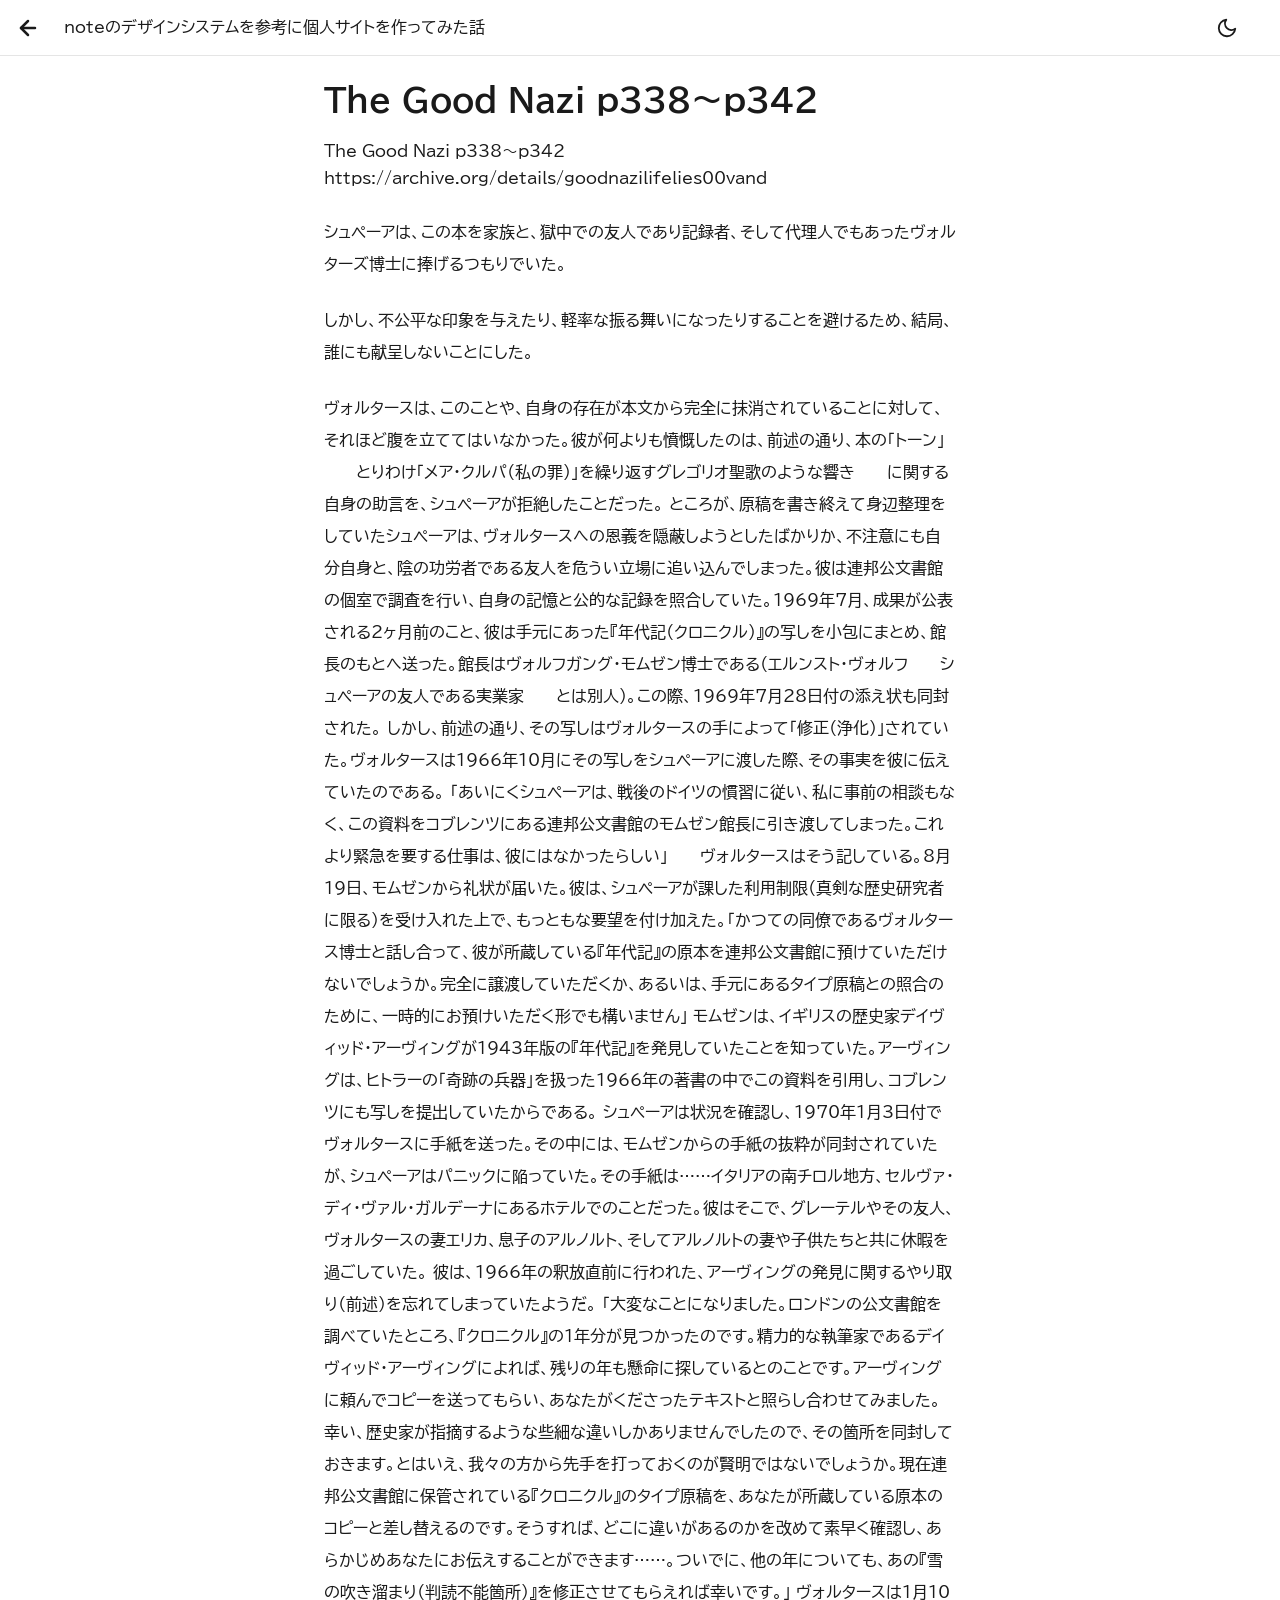
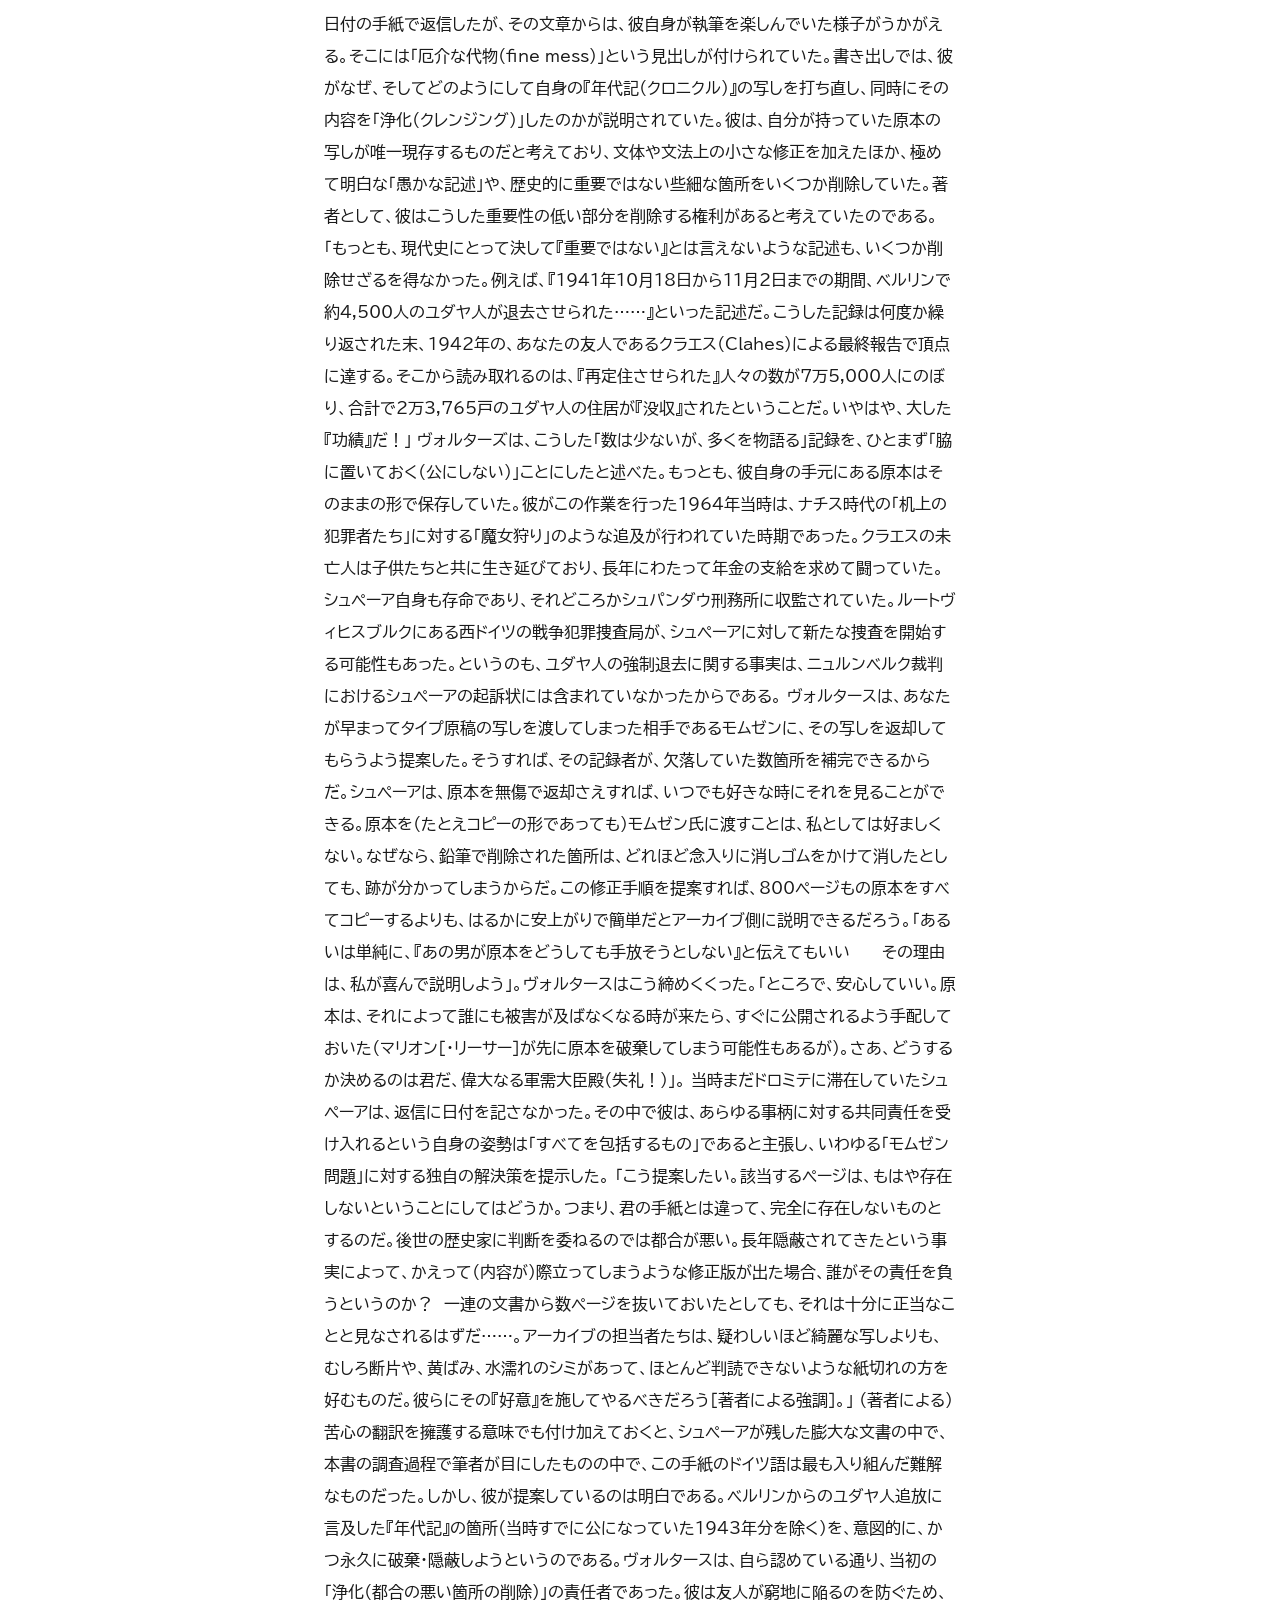
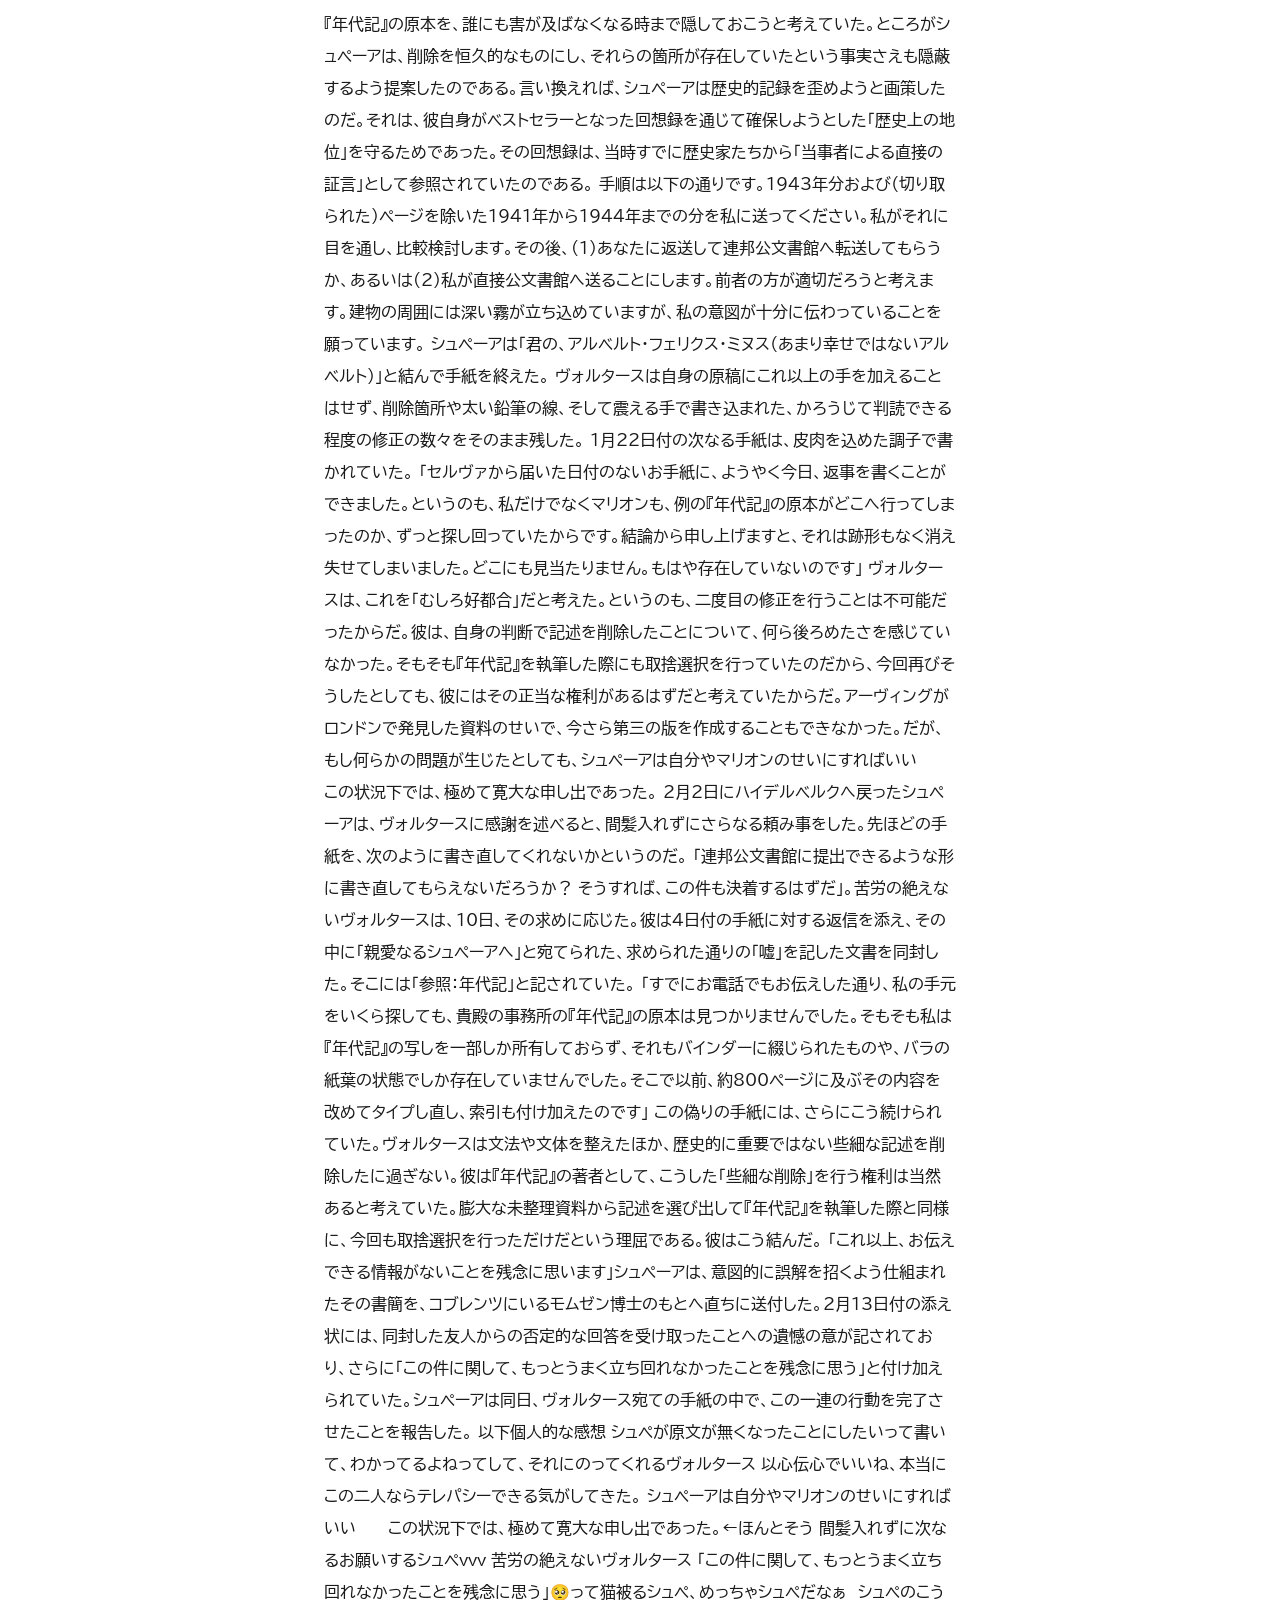
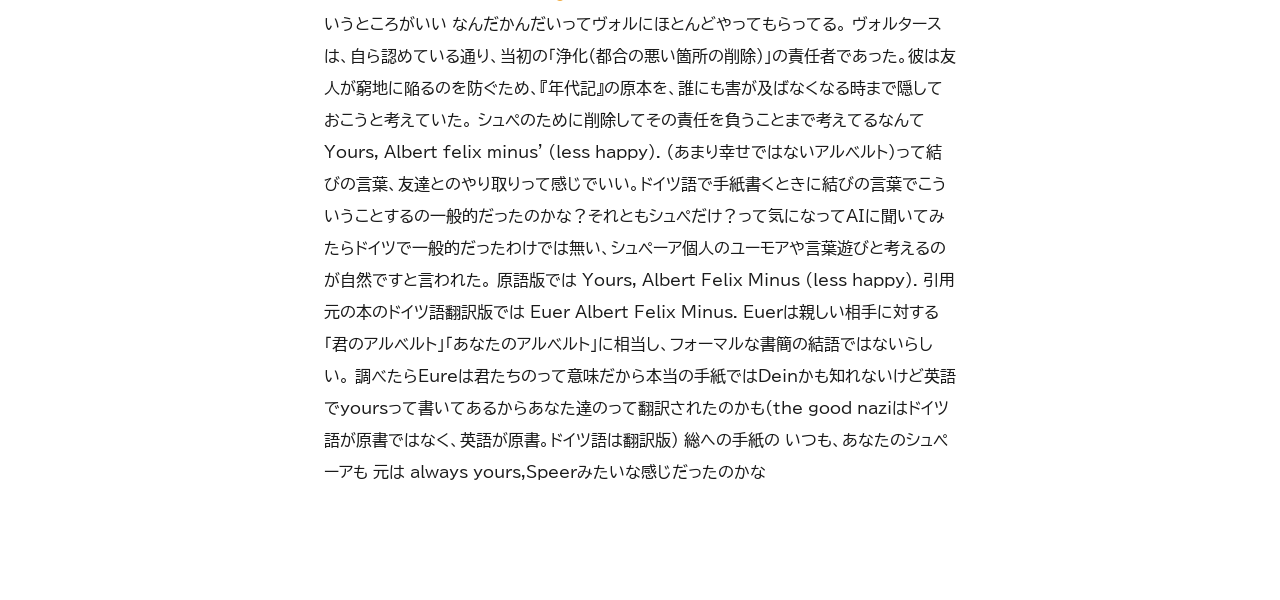
==== commit 710a9e3f: "update: 記事内容の更新" ====
--- a/article.html
+++ b/article.html
@@ -83,7 +83,10 @@
         <h1 class="article-title">The Good Nazi p338〜p342</h1>
         <p>
           The Good Nazi p338〜p342
-          <a href="https://archive.org/details/goodnazilifelies00vand"
+          <a
+            href="https://archive.org/details/goodnazilifelies00vand"
+            target="_blank"
+            rel="noopener noreferrer nofollow"
             >https://archive.org/details/goodnazilifelies00vand</a
           >
 
@@ -94,7 +97,7 @@
 
         <div class="article-content">
           <p>
-            シュペーアは、この本を家族と、獄中での友人であり記録者、そして代理人でもあったヴォルターズ博士に捧げるつもりでいた。しかし、不公平な印象を与えたり、軽率な振る舞いになったりすることを避けるため、結局、誰にも献呈しないことにした。ヴォルタースは、このことや、自身の存在が本文から完全に抹消されていることに対して、それほど腹を立ててはいなかった。彼が何よりも憤慨したのは、前述の通り、本の「トーン」――とりわけ「メア・クルパ（私の罪）」を繰り返すグレゴリオ聖歌のような響き――に関する自身の助言を、シュペーアが拒絶したことだった。
+            シュペーアは、この本を家族と、獄中での友人であり記録者、そして代理人でもあったヴォルターズ博士に捧げるつもりでいた。<p>しかし、不公平な印象を与えたり、軽率な振る舞いになったりすることを避けるため、結局、誰にも献呈しないことにした。<p>ヴォルタースは、このことや、自身の存在が本文から完全に抹消されていることに対して、それほど腹を立ててはいなかった。彼が何よりも憤慨したのは、前述の通り、本の「トーン」――とりわけ「メア・クルパ（私の罪）」を繰り返すグレゴリオ聖歌のような響き――に関する自身の助言を、シュペーアが拒絶したことだった。
             ところが、原稿を書き終えて身辺整理をしていたシュペーアは、ヴォルタースへの恩義を隠蔽しようとしたばかりか、不注意にも自分自身と、陰の功労者である友人を危うい立場に追い込んでしまった。彼は連邦公文書館の個室で調査を行い、自身の記憶と公的な記録を照合していた。1969年7月、成果が公表される2ヶ月前のこと、彼は手元にあった『年代記（クロニクル）』の写しを小包にまとめ、館長のもとへ送った。館長はヴォルフガング・モムゼン博士である（エルンスト・ヴォルフ――シュペーアの友人である実業家――とは別人）。この際、1969年7月28日付の添え状も同封された。
             しかし、前述の通り、その写しはヴォルタースの手によって「修正（浄化）」されていた。ヴォルタースは1966年10月にその写しをシュペーアに渡した際、その事実を彼に伝えていたのである。
             「あいにくシュペーアは、戦後のドイツの慣習に従い、私に事前の相談もなく、この資料をコブレンツにある連邦公文書館のモムゼン館長に引き渡してしまった。これより緊急を要する仕事は、彼にはなかったらしい」――ヴォルタースはそう記している。8月19日、モムゼンから礼状が届いた。彼は、シュペーアが課した利用制限（真剣な歴史研究者に限る）を受け入れた上で、もっともな要望を付け加えた。「かつての同僚であるヴォルタース博士と話し合って、彼が所蔵している『年代記』の原本を連邦公文書館に預けていただけないでしょうか。完全に譲渡していただくか、あるいは、手元にあるタイプ原稿との照合のために、一時的にお預けいただく形でも構いません」
@@ -141,27 +144,6 @@
             総への手紙の いつも、あなたのシュペーアも 元は always
             yours,Speerみたいな感じだったのかな
           </p>
-
-          <pre><code>:root {
-  --color-primary: #000000;
-  --color-bg-base: #ffffff;
-  --color-text-primary: #1a1a1a;
-  --content-max-width: 680px;
-}
-
-@media (prefers-color-scheme: dark) {
-  :root {
-    --color-primary: #ffffff;
-    --color-bg-base: #111111;
-    --color-text-primary: #f0f0f0;
-  }
-}</code></pre>
-
-          <h3>今後の展望</h3>
-          <p>
-            GitHub
-            Pagesを活用することで、サーバー代ゼロ・メンテナンスフリーで高速にコンテンツを配信できます。次回は、より高度なインタラクションや検索機能の追加についても検証を進める予定です。
-          </p>
         </div>
 
         <!-- 記事フッター (リアクション & タグ) -->
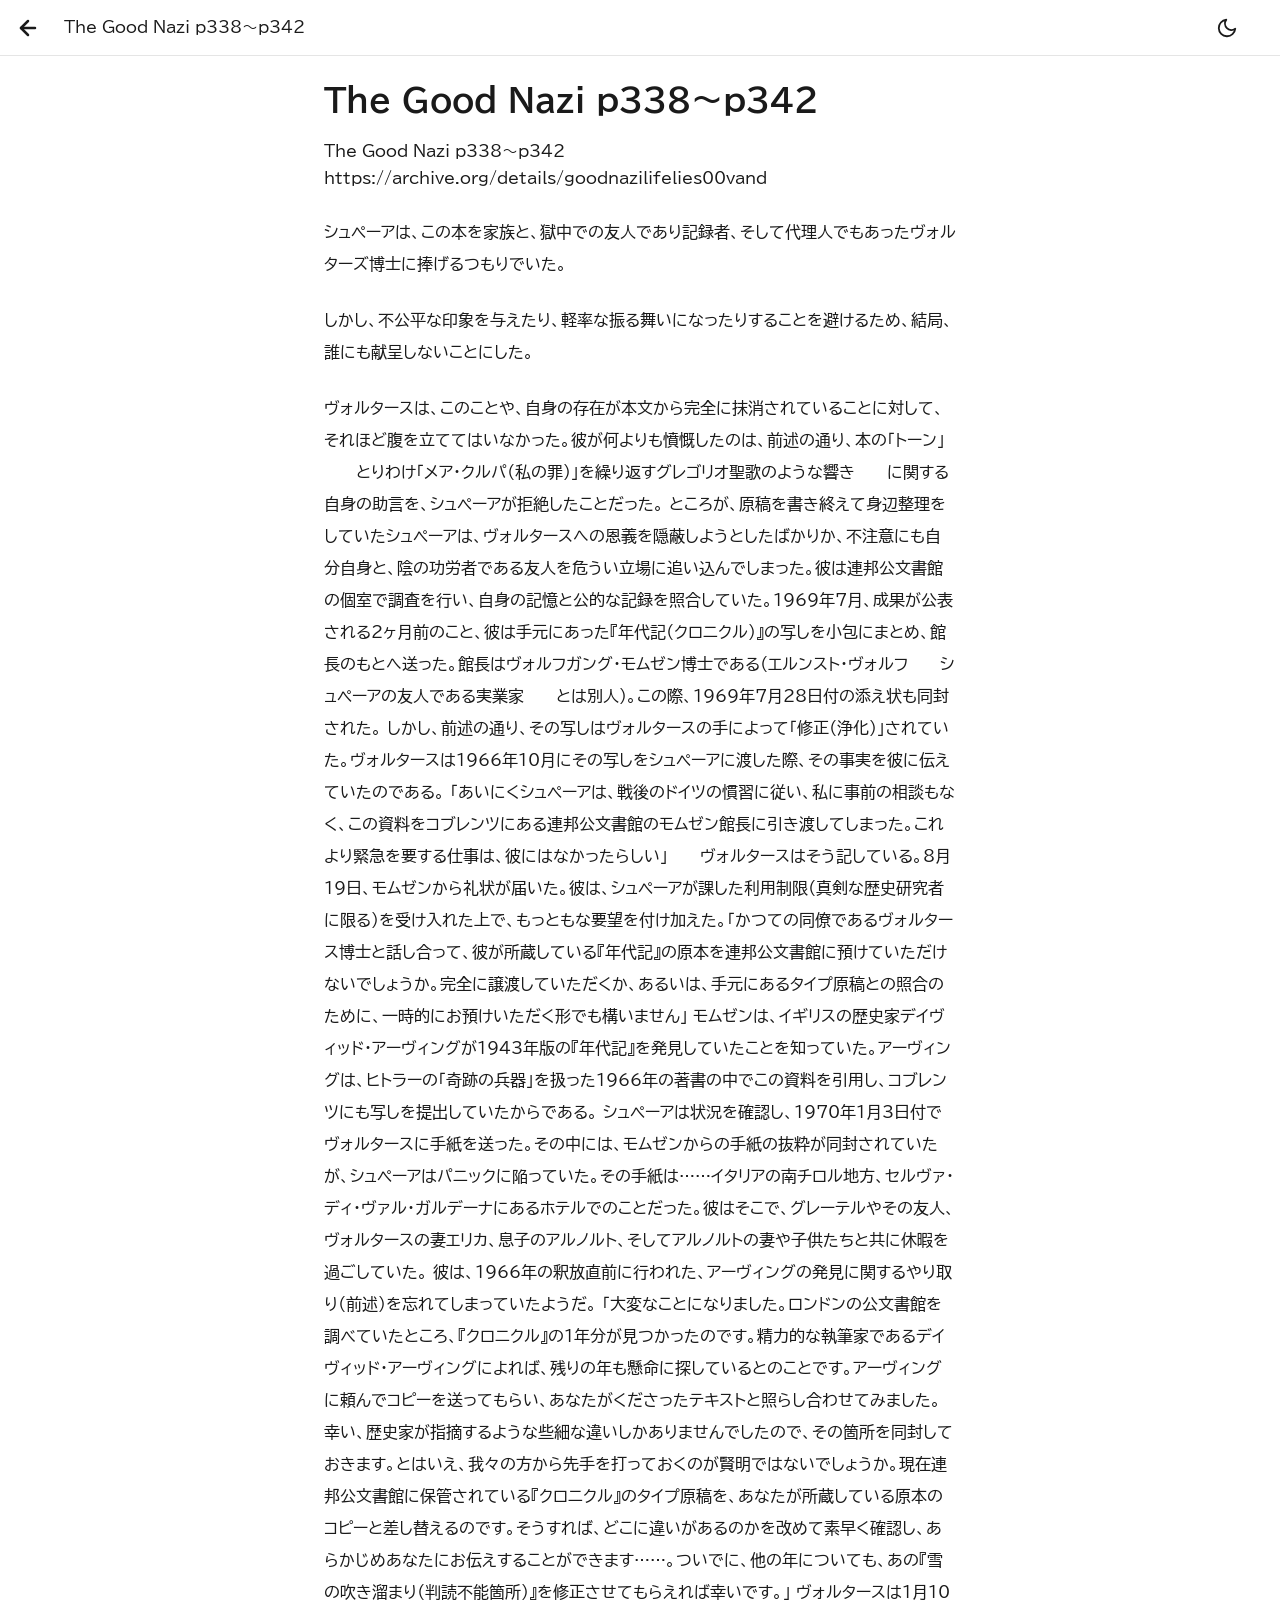
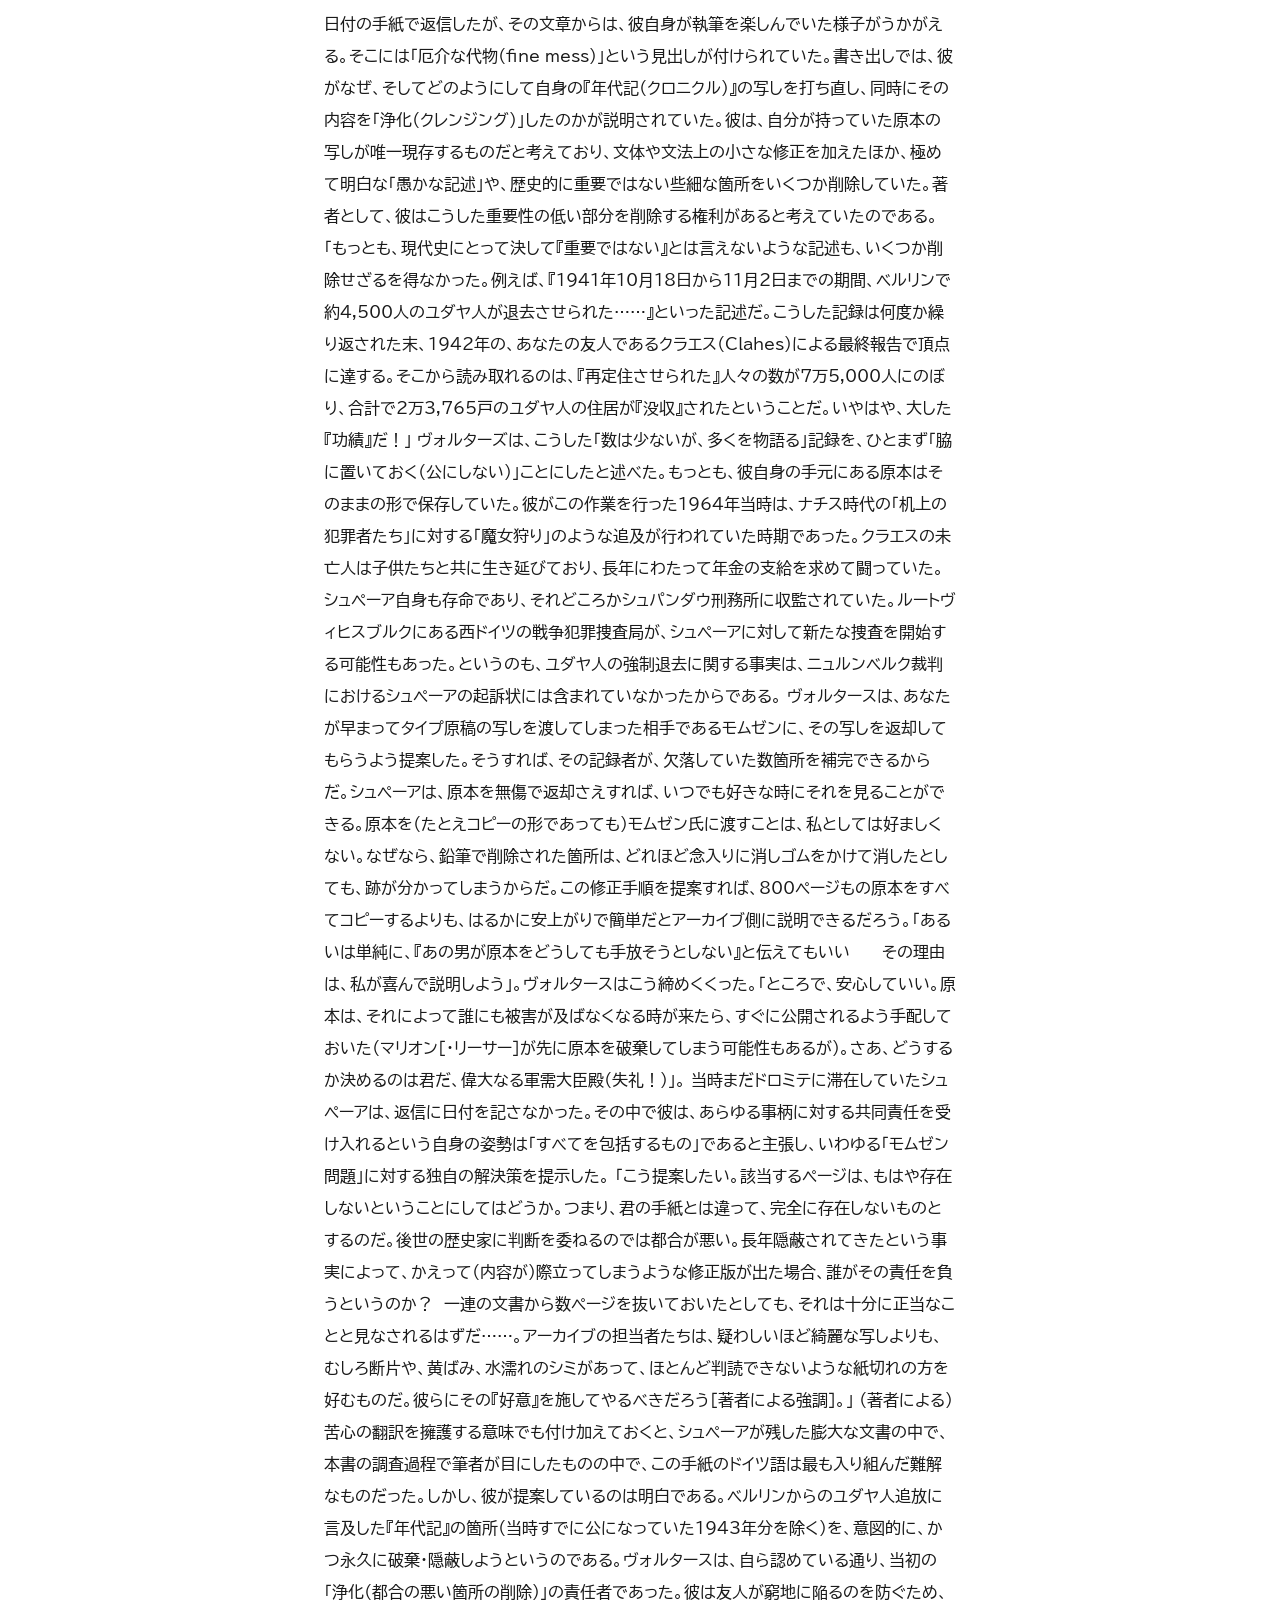
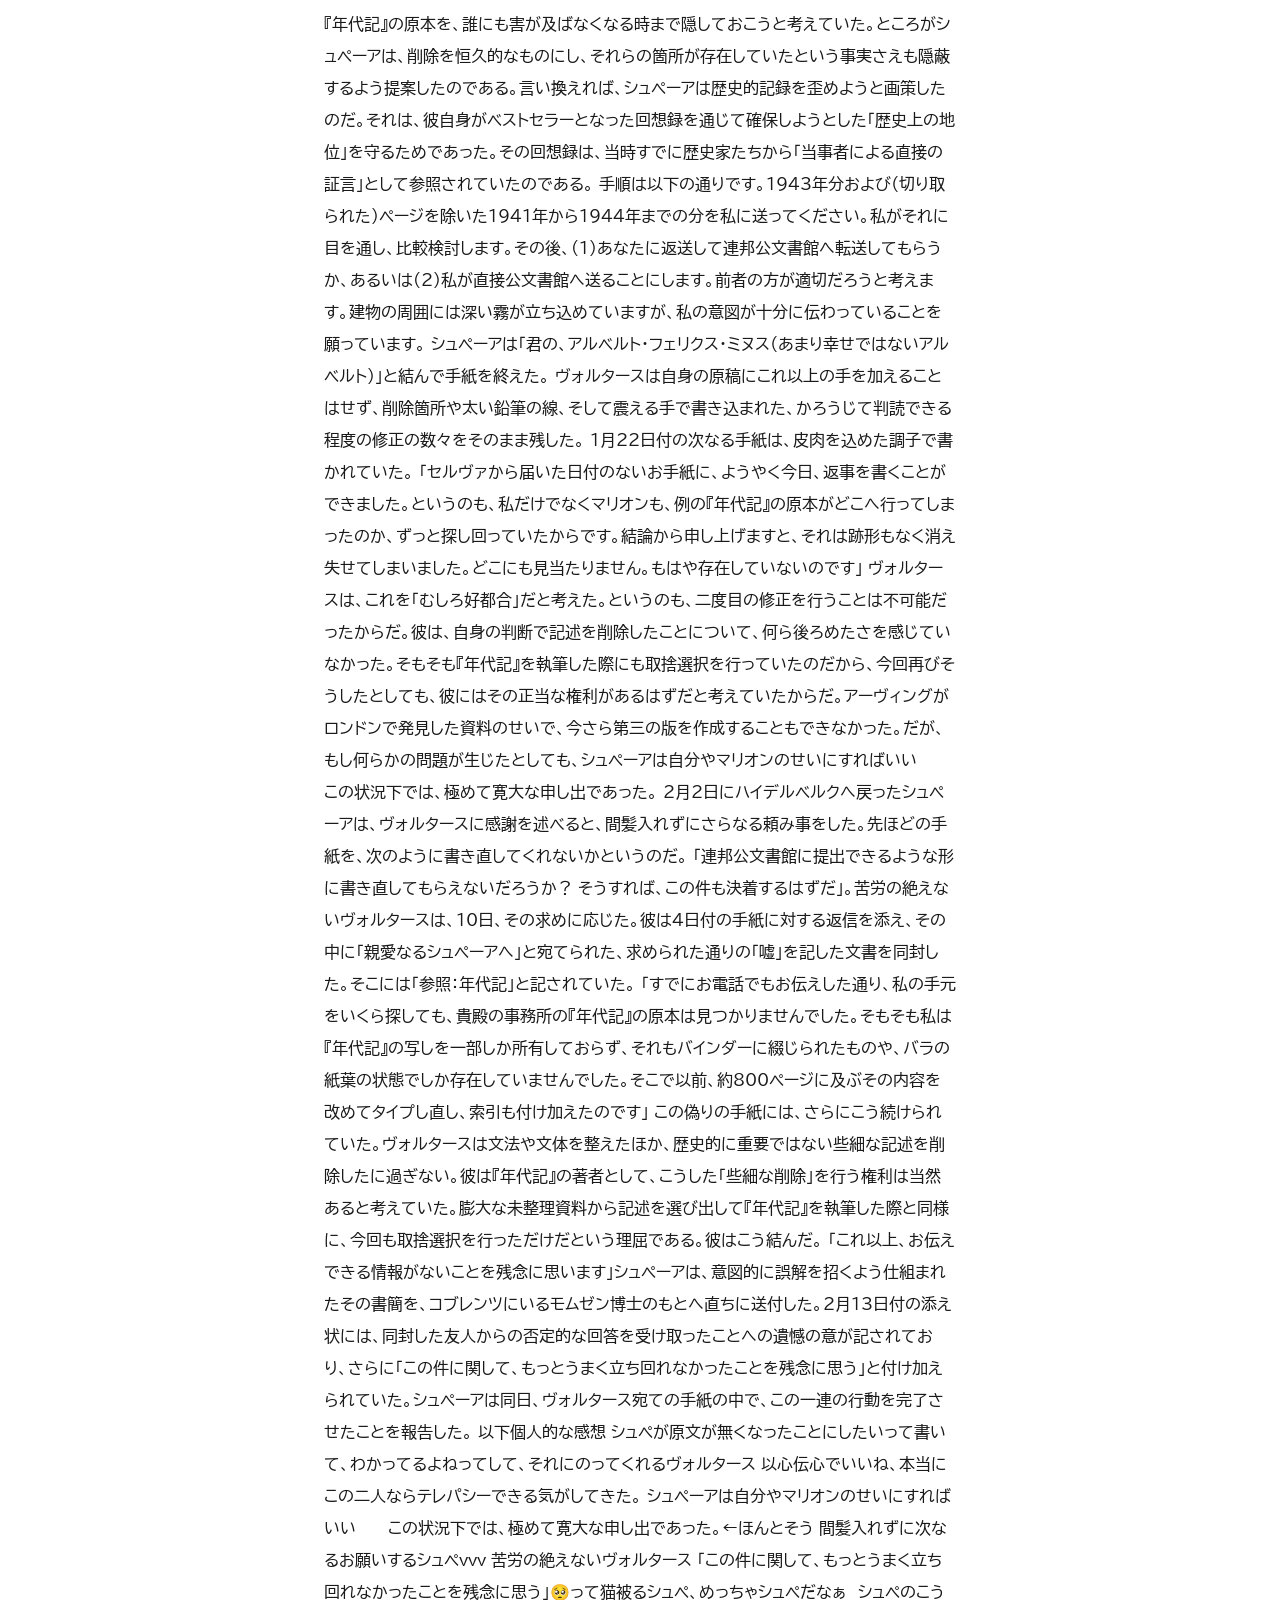
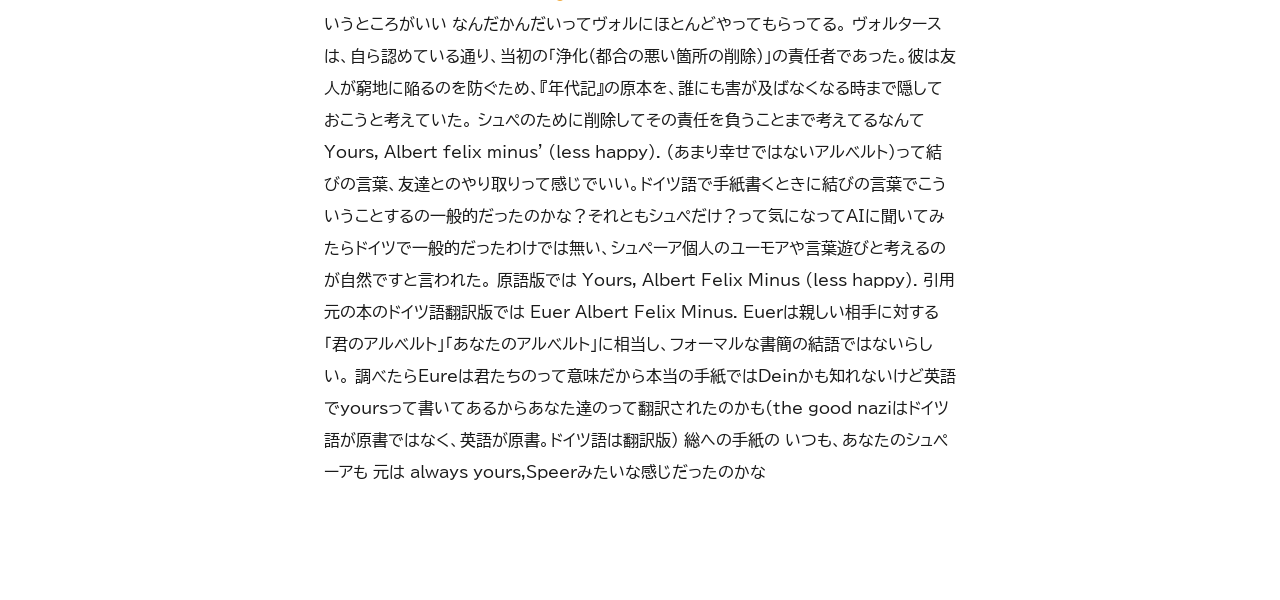
==== commit 338b47e9: "update: 記事内容の更新" ====
--- a/article.html
+++ b/article.html
@@ -7,7 +7,7 @@
       content="width=device-width, initial-scale=1.0, maximum-scale=1.0, user-scalable=no"
     />
     <title>
-      noteのデザインシステムを参考に個人サイトを作ってみた話 | マイノート
+      The Good Nazi p338〜p342
     </title>
     <link rel="stylesheet" href="./style.css" />
     <link rel="preconnect" href="https://fonts.googleapis.com" />
@@ -50,7 +50,7 @@
           white-space: nowrap;
         "
       >
-        noteのデザインシステムを参考に個人サイトを作ってみた話
+        The Good Nazi p338〜p342
       </h1>
       <div class="app-bar__actions">
         <!-- テーマ切り替え -->
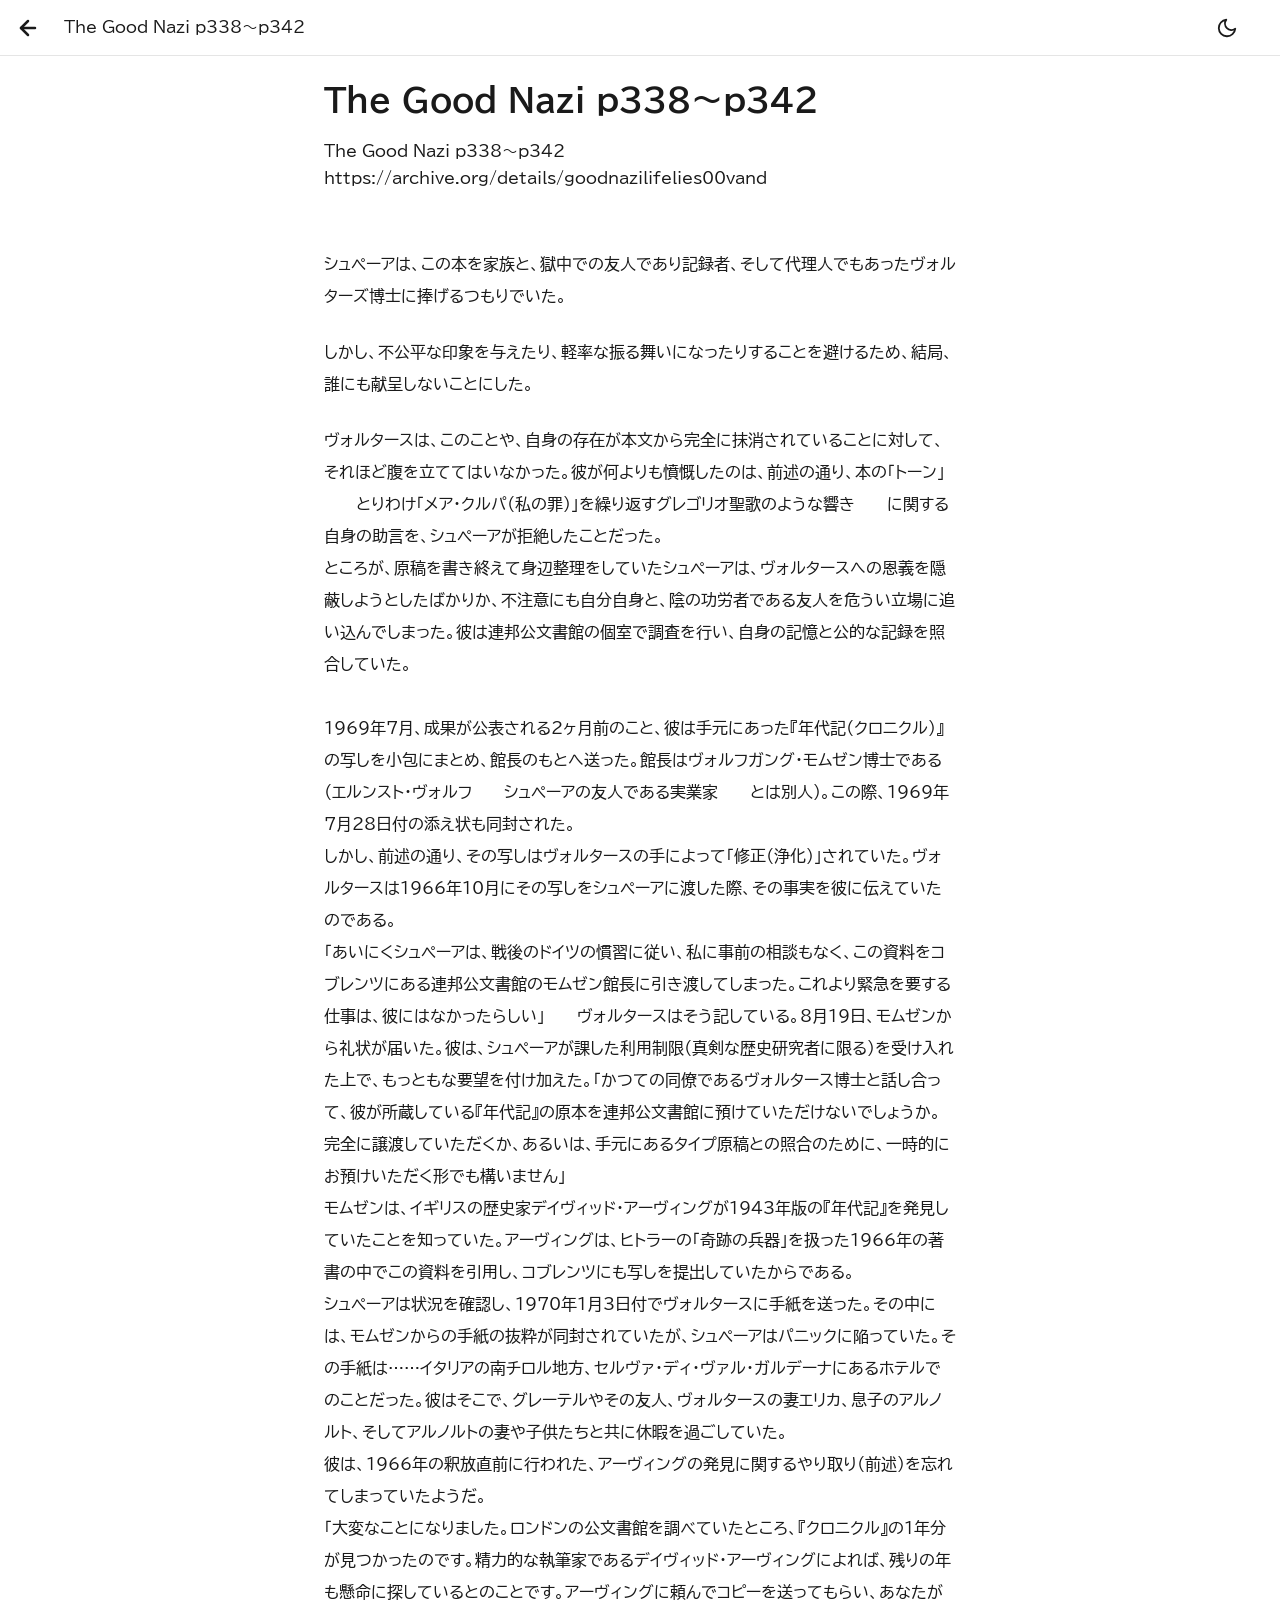
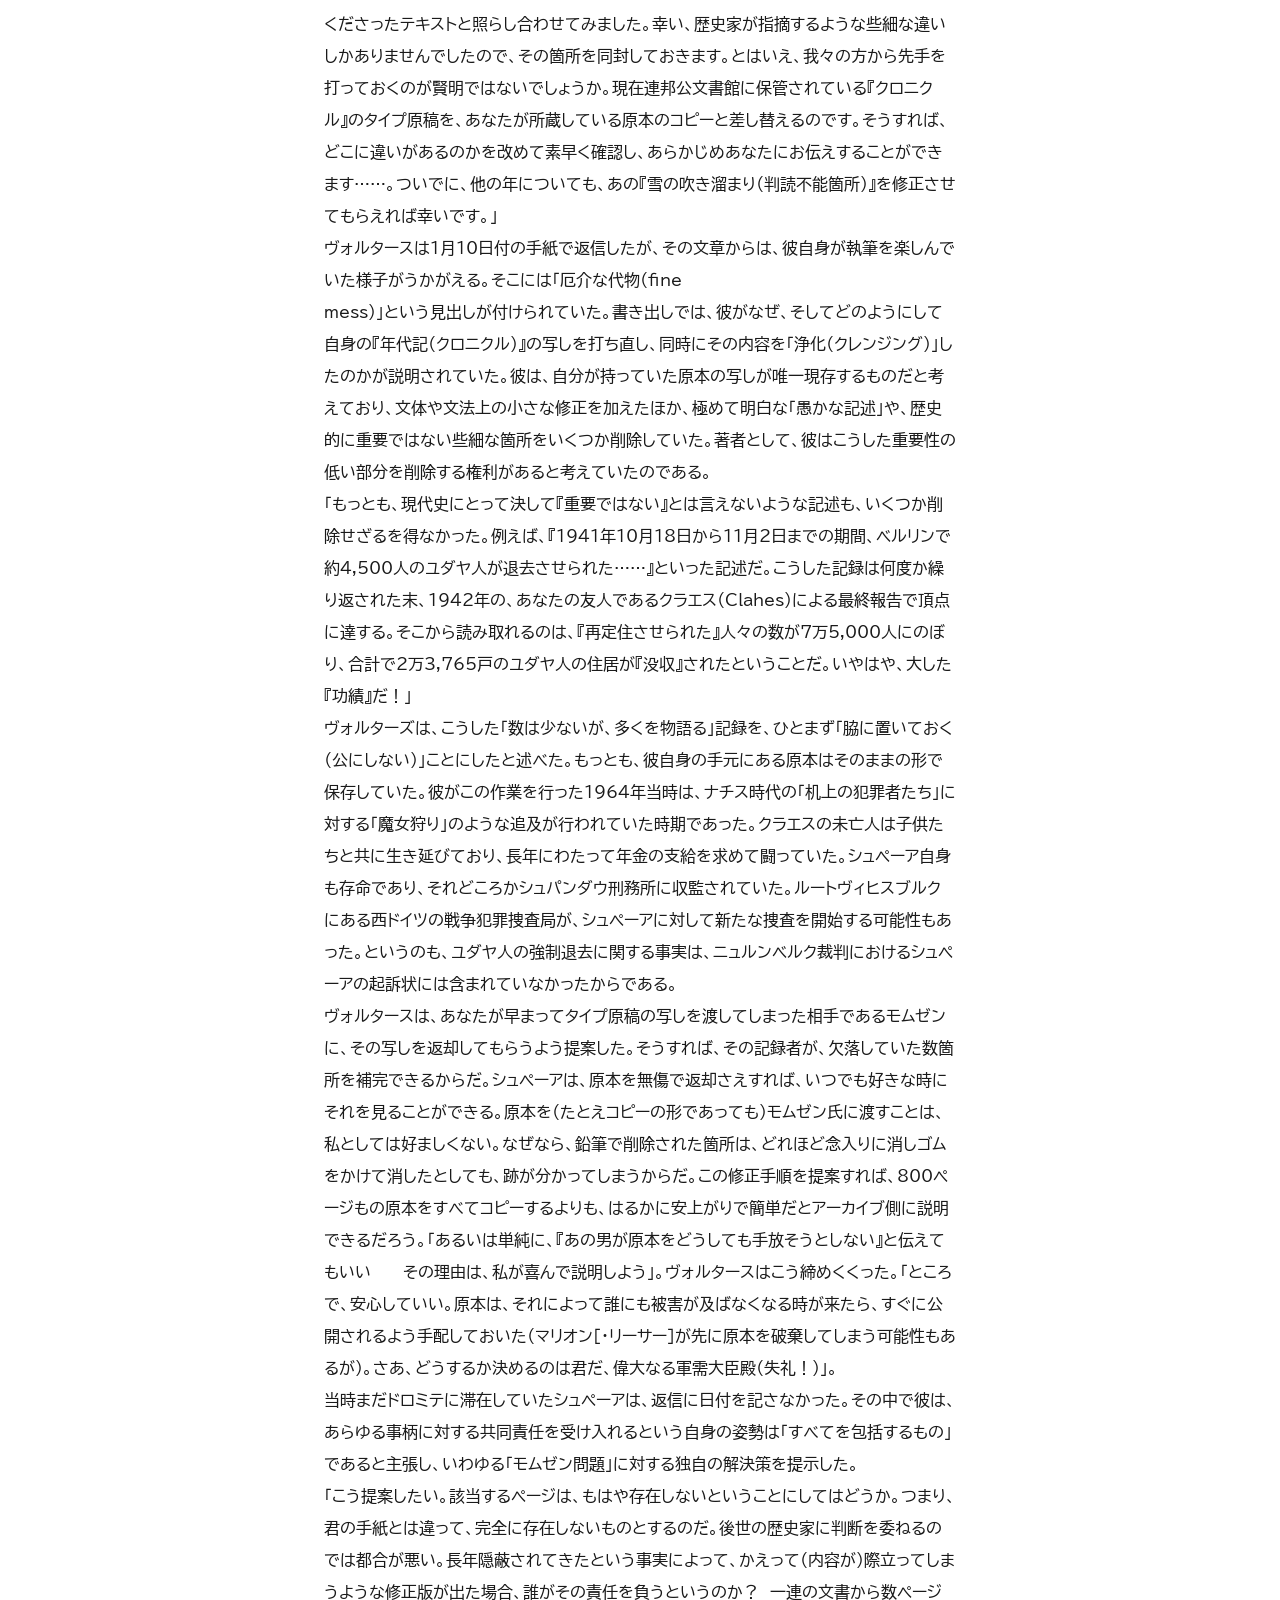
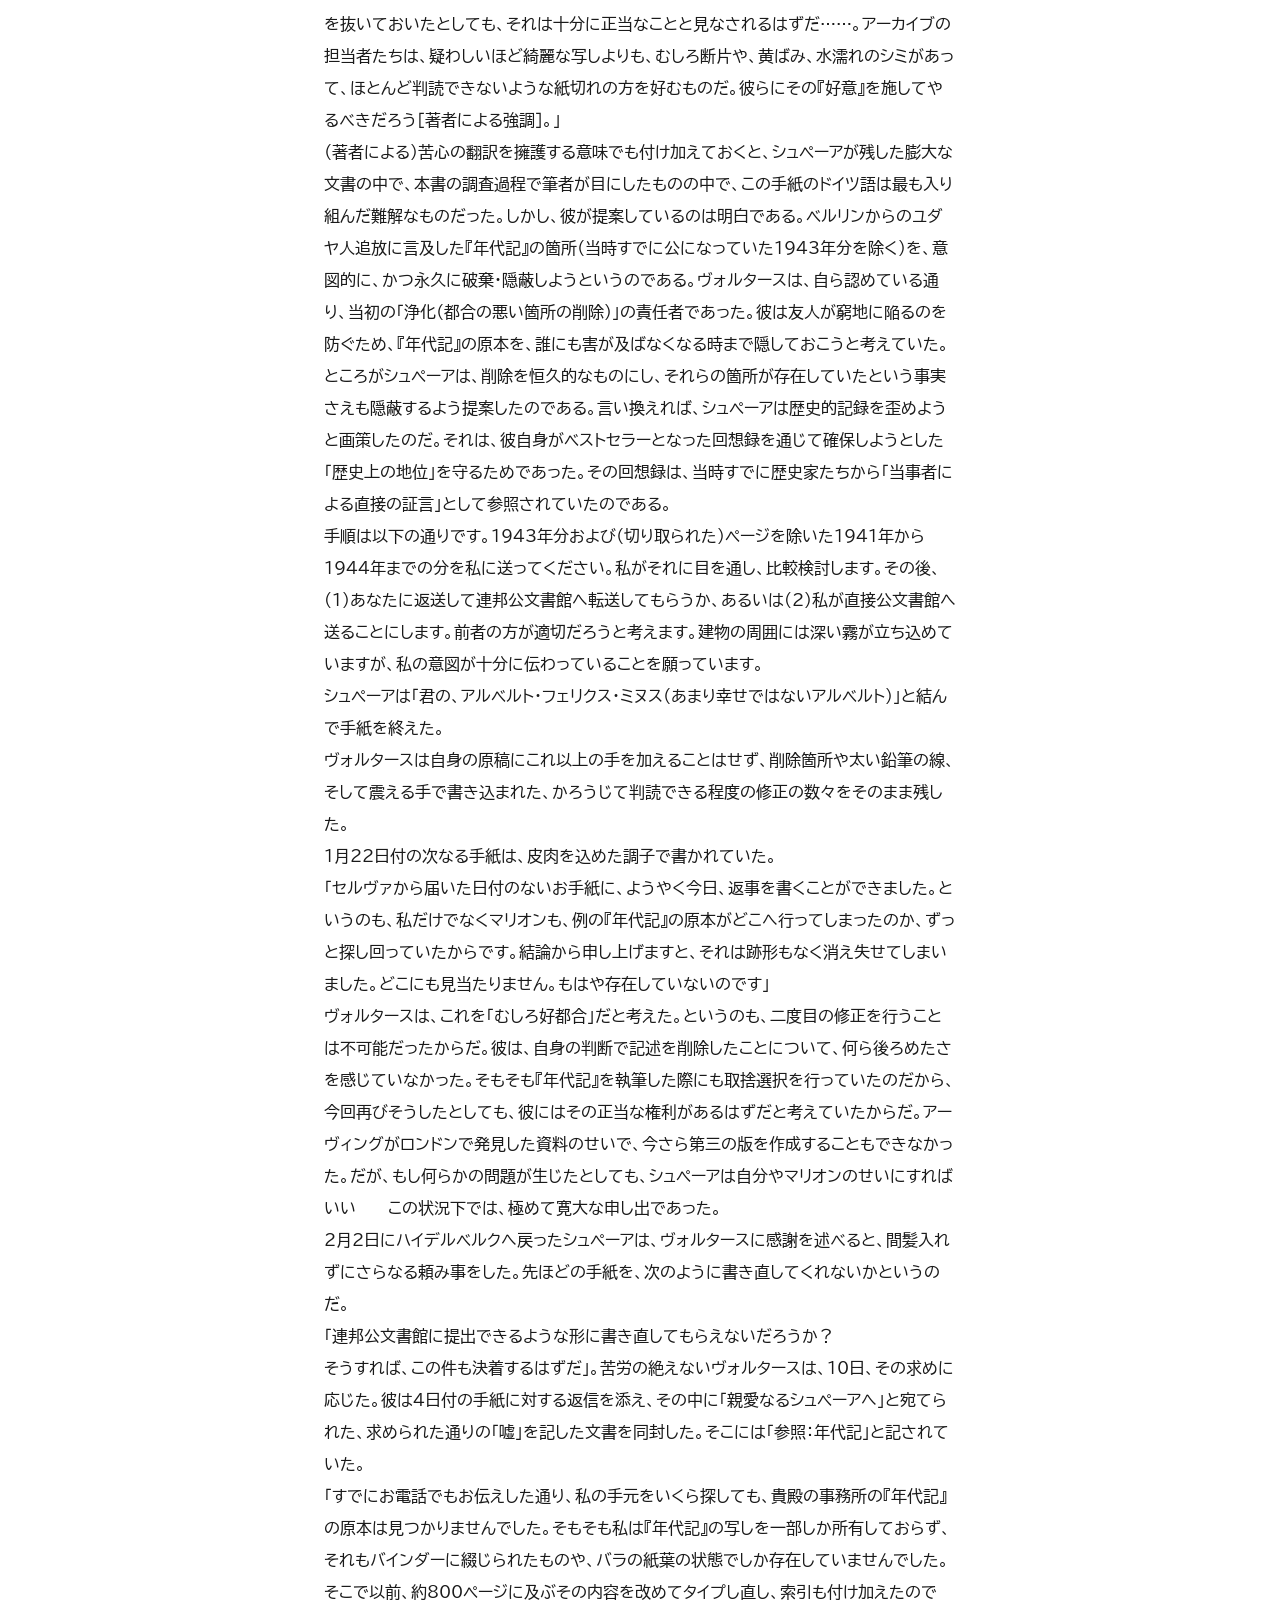
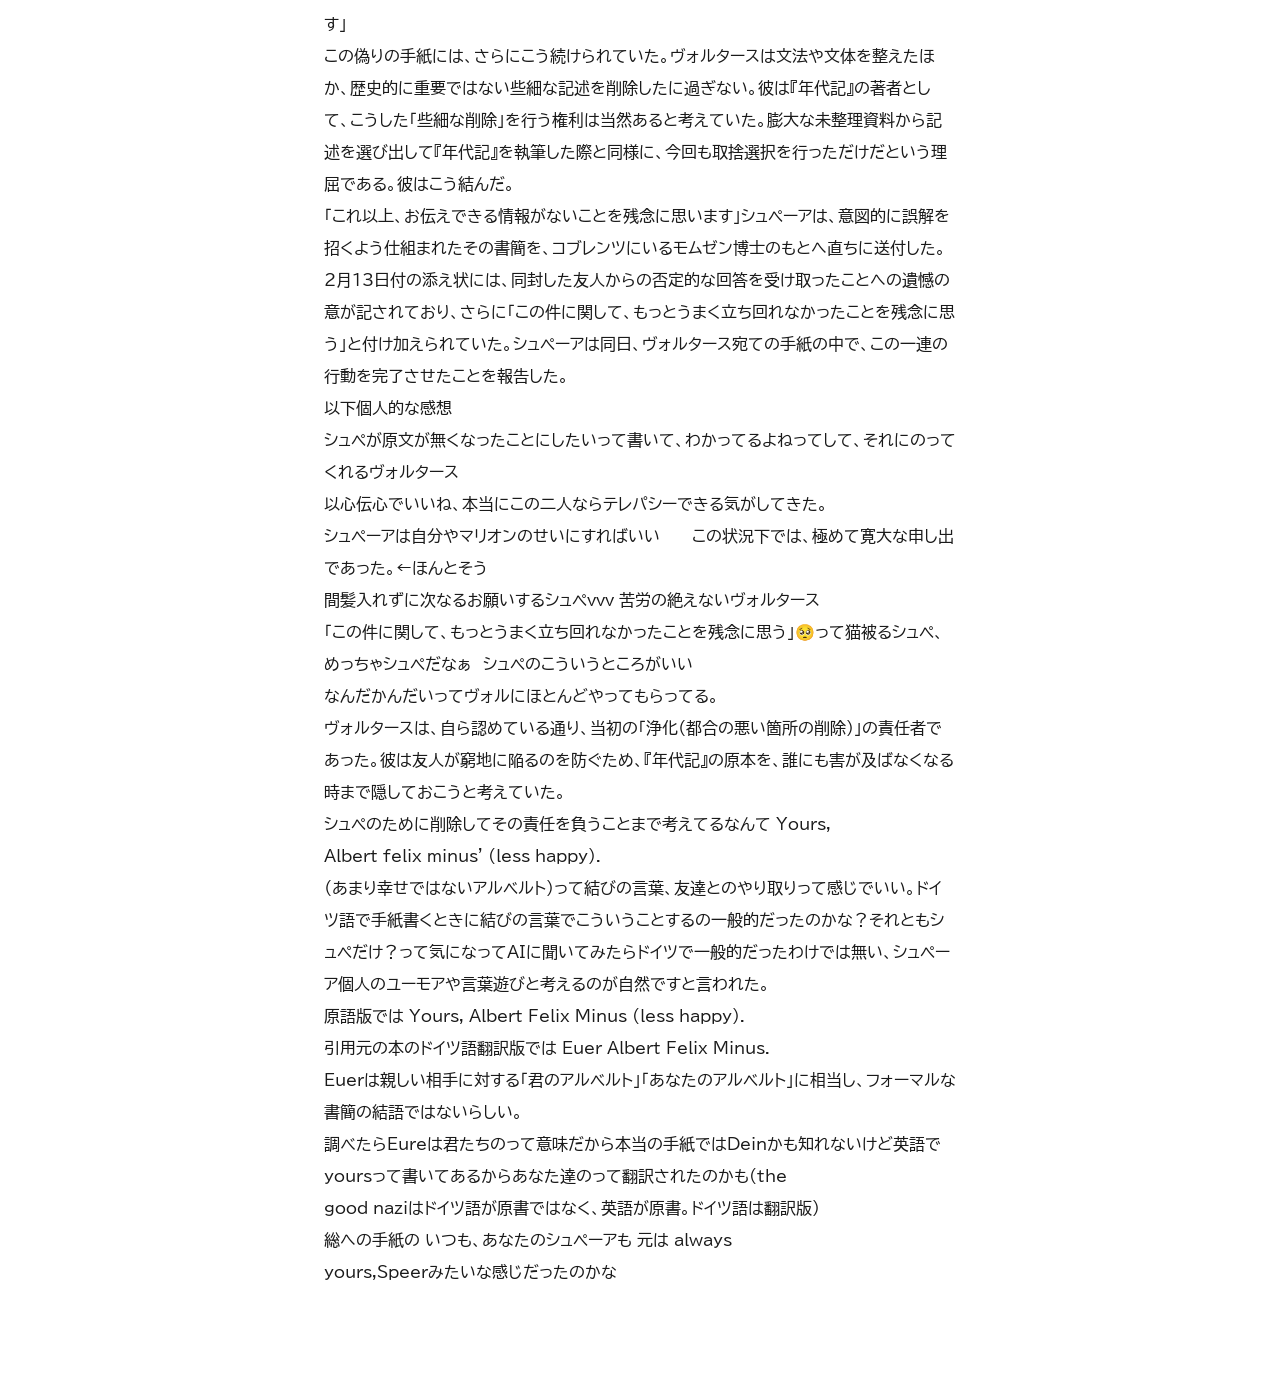
==== commit b41f8fb9: "update: 記事内容の更新" ====
--- a/article.html
+++ b/article.html
@@ -98,7 +98,9 @@
         <div class="article-content">
           <p>
             シュペーアは、この本を家族と、獄中での友人であり記録者、そして代理人でもあったヴォルターズ博士に捧げるつもりでいた。<p>しかし、不公平な印象を与えたり、軽率な振る舞いになったりすることを避けるため、結局、誰にも献呈しないことにした。<p>ヴォルタースは、このことや、自身の存在が本文から完全に抹消されていることに対して、それほど腹を立ててはいなかった。彼が何よりも憤慨したのは、前述の通り、本の「トーン」――とりわけ「メア・クルパ（私の罪）」を繰り返すグレゴリオ聖歌のような響き――に関する自身の助言を、シュペーアが拒絶したことだった。
-            ところが、原稿を書き終えて身辺整理をしていたシュペーアは、ヴォルタースへの恩義を隠蔽しようとしたばかりか、不注意にも自分自身と、陰の功労者である友人を危うい立場に追い込んでしまった。彼は連邦公文書館の個室で調査を行い、自身の記憶と公的な記録を照合していた。1969年7月、成果が公表される2ヶ月前のこと、彼は手元にあった『年代記（クロニクル）』の写しを小包にまとめ、館長のもとへ送った。館長はヴォルフガング・モムゼン博士である（エルンスト・ヴォルフ――シュペーアの友人である実業家――とは別人）。この際、1969年7月28日付の添え状も同封された。
+            ところが、原稿を書き終えて身辺整理をしていたシュペーアは、ヴォルタースへの恩義を隠蔽しようとしたばかりか、不注意にも自分自身と、陰の功労者である友人を危うい立場に追い込んでしまった。彼は連邦公文書館の個室で調査を行い、自身の記憶と公的な記録を照合していた。
+            
+            1969年7月、成果が公表される2ヶ月前のこと、彼は手元にあった『年代記（クロニクル）』の写しを小包にまとめ、館長のもとへ送った。館長はヴォルフガング・モムゼン博士である（エルンスト・ヴォルフ――シュペーアの友人である実業家――とは別人）。この際、1969年7月28日付の添え状も同封された。
             しかし、前述の通り、その写しはヴォルタースの手によって「修正（浄化）」されていた。ヴォルタースは1966年10月にその写しをシュペーアに渡した際、その事実を彼に伝えていたのである。
             「あいにくシュペーアは、戦後のドイツの慣習に従い、私に事前の相談もなく、この資料をコブレンツにある連邦公文書館のモムゼン館長に引き渡してしまった。これより緊急を要する仕事は、彼にはなかったらしい」――ヴォルタースはそう記している。8月19日、モムゼンから礼状が届いた。彼は、シュペーアが課した利用制限（真剣な歴史研究者に限る）を受け入れた上で、もっともな要望を付け加えた。「かつての同僚であるヴォルタース博士と話し合って、彼が所蔵している『年代記』の原本を連邦公文書館に預けていただけないでしょうか。完全に譲渡していただくか、あるいは、手元にあるタイプ原稿との照合のために、一時的にお預けいただく形でも構いません」
             モムゼンは、イギリスの歴史家デイヴィッド・アーヴィングが1943年版の『年代記』を発見していたことを知っていた。アーヴィングは、ヒトラーの「奇跡の兵器」を扱った1966年の著書の中でこの資料を引用し、コブレンツにも写しを提出していたからである。
--- a/style.css
+++ b/style.css
@@ -833,6 +833,9 @@
 
 .article-content p {
   margin-bottom: var(--space-6);
+  white-space: pre-line;
+  overflow-wrap: break-word;
+  word-wrap: break-word;
 }
 
 .article-content h2 {
